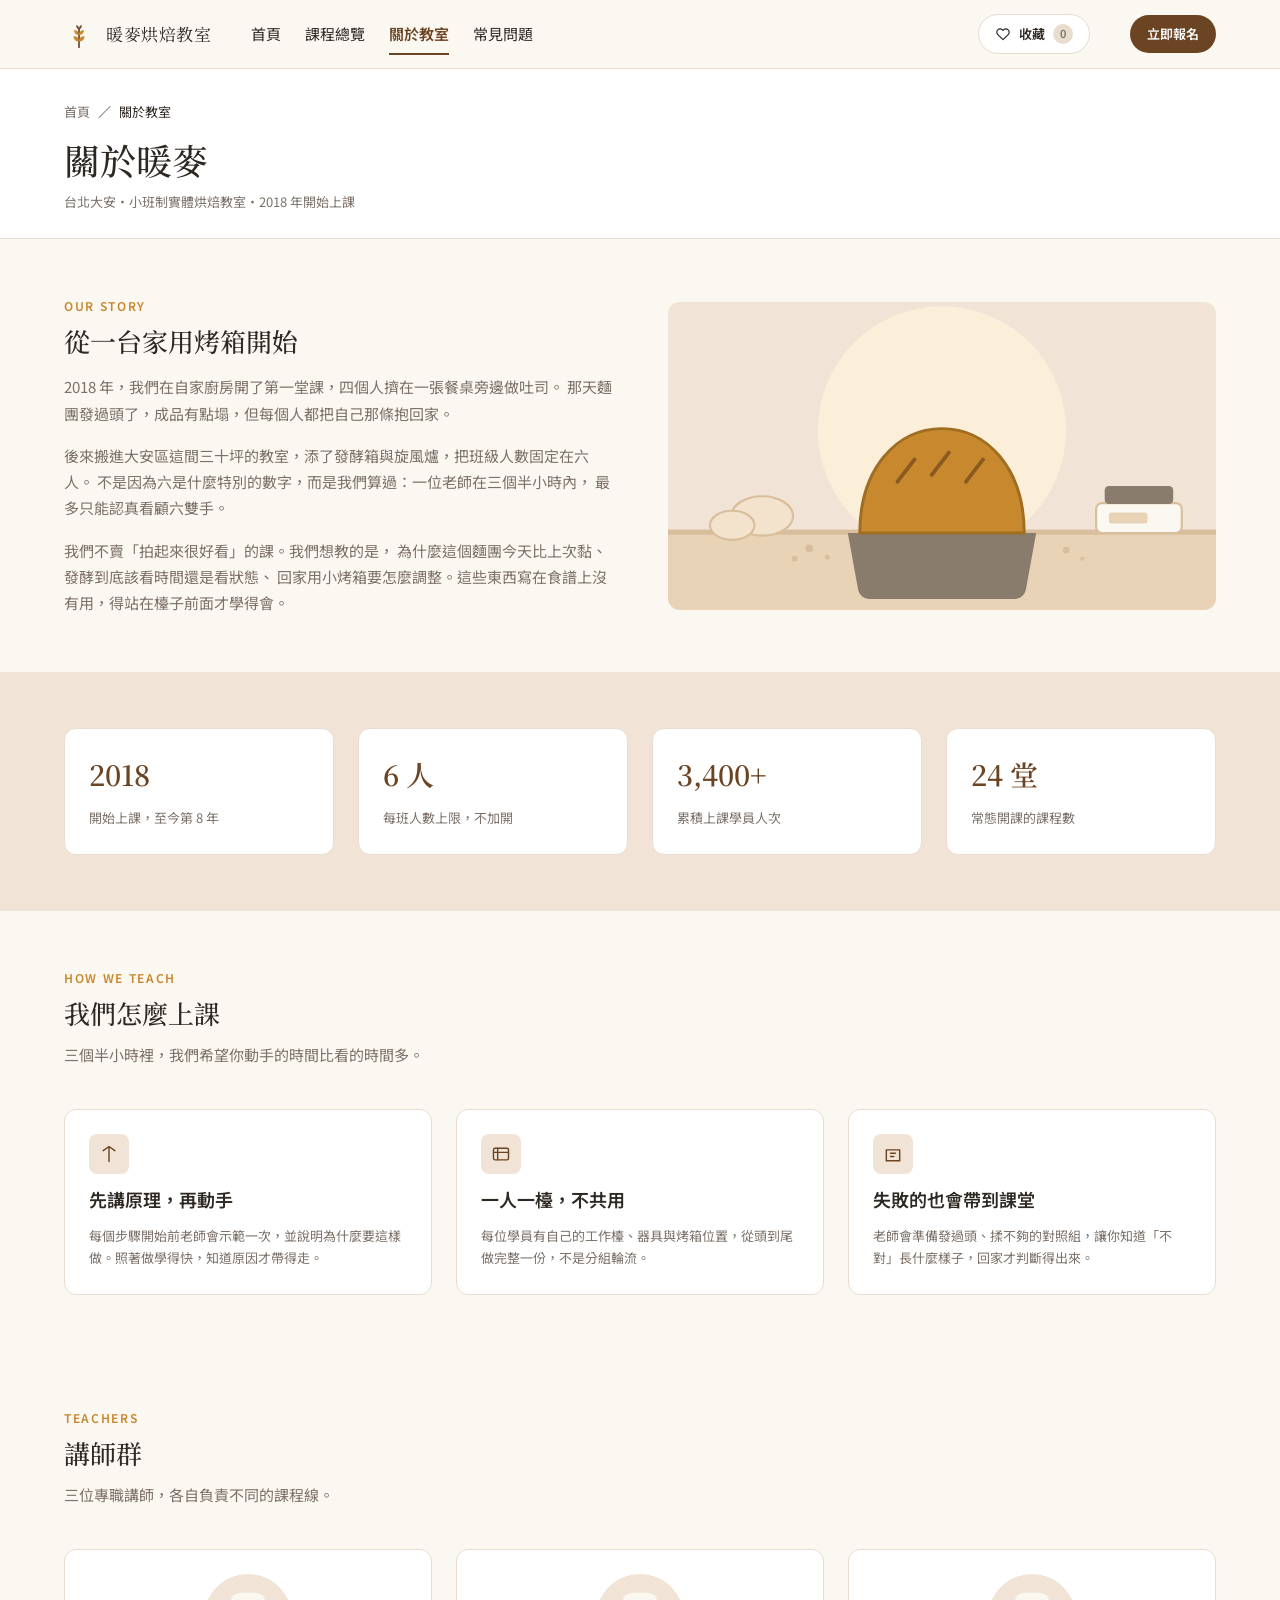
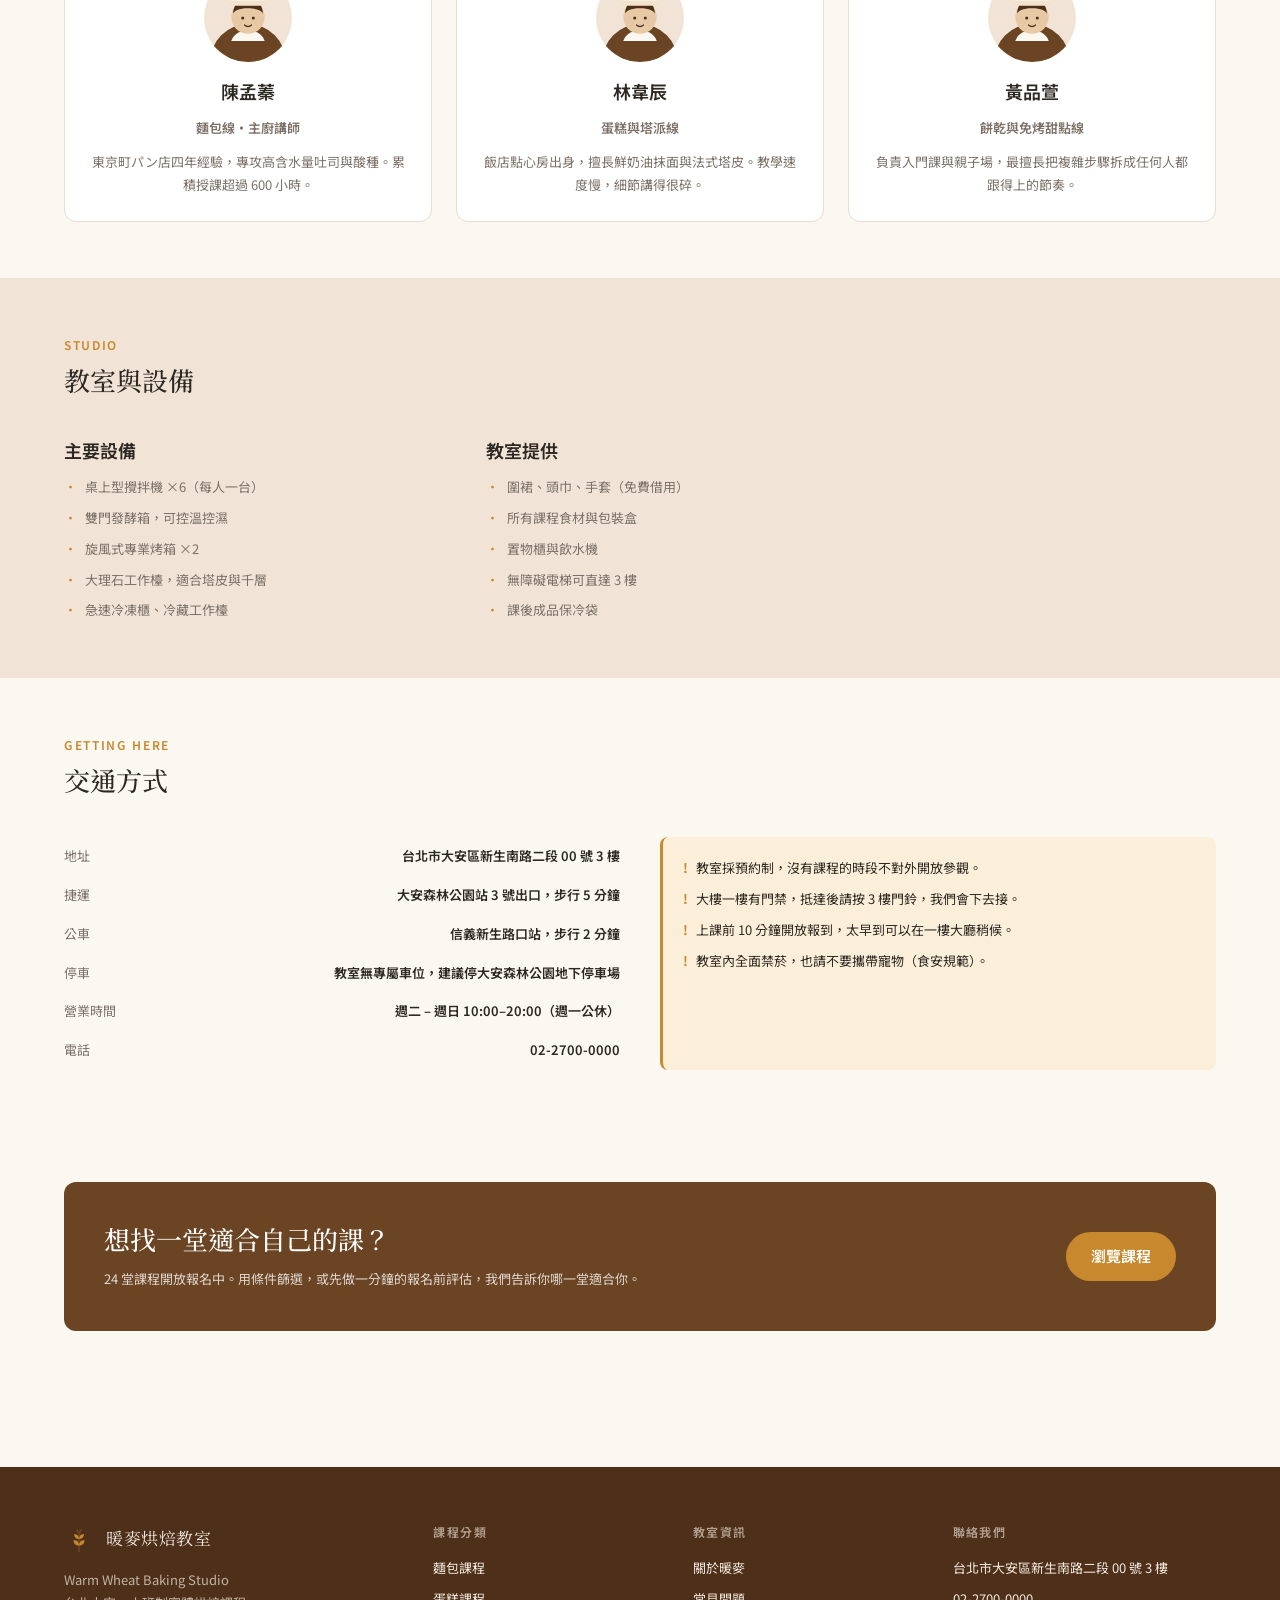
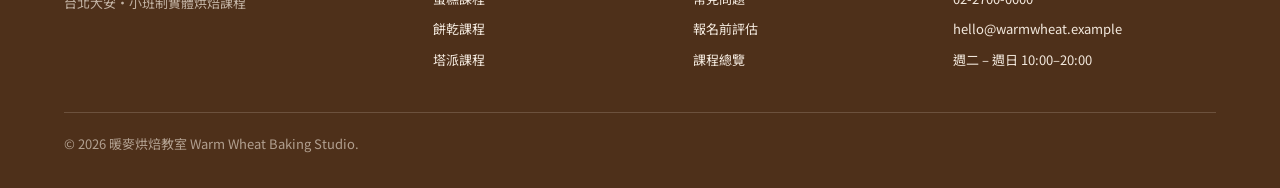
==== about.html @ 9501e0b7 "Initial commit: Warm Wheat Baking Studio course booking demo Multi-page front-end demo for a fiction" ====
<!DOCTYPE html>
<html lang="zh-Hant-TW">
<head>
<meta charset="UTF-8">
<meta name="viewport" content="width=device-width, initial-scale=1">
<title>關於教室｜暖麥烘焙教室</title>
<meta name="description" content="暖麥烘焙教室位在台北大安，小班制 6 人手作烘焙課程。認識我們的教學理念、講師群、教室設備與交通方式。">
<link rel="icon" href="assets/brand/logo.svg" type="image/svg+xml">
<link rel="preconnect" href="https://fonts.googleapis.com">
<link rel="preconnect" href="https://fonts.gstatic.com" crossorigin>
<link href="https://fonts.googleapis.com/css2?family=Noto+Sans+TC:wght@400;600&family=Noto+Serif+TC:wght@500&display=swap" rel="stylesheet">
<link rel="stylesheet" href="styles/tokens.css">
<link rel="stylesheet" href="styles/base.css">
<link rel="stylesheet" href="styles/layout.css">
<link rel="stylesheet" href="styles/components.css">
</head>
<body>
<a class="skip-link" href="#main">跳至主要內容</a>
<header class="header">
  <div class="container header__inner">
    <a class="logo" href="index.html">
      <img src="assets/brand/logo.svg" alt="" width="30" height="30">
      <span class="logo__name">暖麥烘焙教室</span>
    </a>
    <nav class="nav" aria-label="主選單">
      <a class="nav__link" href="index.html">首頁</a>
      <a class="nav__link" href="courses.html">課程總覽</a>
      <a class="nav__link" href="about.html" aria-current="page">關於教室</a>
      <a class="nav__link" href="faq.html">常見問題</a>
    </nav>
    <button class="saved-btn" type="button" id="savedBtn" aria-expanded="false" aria-controls="savedDrawer">
      <svg width="16" height="16" viewBox="0 0 24 24" fill="none" stroke="currentColor" stroke-width="1.8" stroke-linejoin="round" aria-hidden="true"><path d="M12 20.5 4.2 12.9a4.9 4.9 0 0 1 0-7 4.9 4.9 0 0 1 7 0l.8.8.8-.8a4.9 4.9 0 0 1 7 0 4.9 4.9 0 0 1 0 7z"/></svg>
      <span>收藏</span>
      <span class="saved-btn__count" id="savedCount" data-empty>0</span>
    </button>
    <a class="btn btn--primary btn--sm" href="courses.html">立即報名</a>
  </div>
</header>

<div class="page-head">
  <div class="container">
    <nav aria-label="麵包屑">
      <ol class="crumb">
        <li><a href="index.html">首頁</a></li>
        <li aria-current="page">關於教室</li>
      </ol>
    </nav>
    <h1 style="margin-top:var(--s-3)">關於暖麥</h1>
    <p class="page-head__meta">台北大安・小班制實體烘焙教室・2018 年開始上課</p>
  </div>
</div>

<main id="main">

<!-- ============================================================= Story -->
<section class="section section--tight">
  <div class="container grid grid--2" style="gap:var(--s-14); align-items:center">
    <div>
      <span class="eyebrow">Our story</span>
      <h2>從一台家用烤箱開始</h2>
      <p style="margin-top:var(--s-4)" class="muted">
        2018 年，我們在自家廚房開了第一堂課，四個人擠在一張餐桌旁邊做吐司。
        那天麵團發過頭了，成品有點塌，但每個人都把自己那條抱回家。
      </p>
      <p style="margin-top:var(--s-4)" class="muted">
        後來搬進大安區這間三十坪的教室，添了發酵箱與旋風爐，把班級人數固定在六人。
        不是因為六是什麼特別的數字，而是我們算過：一位老師在三個半小時內，
        最多只能認真看顧六雙手。
      </p>
      <p style="margin-top:var(--s-4)" class="muted">
        我們不賣「拍起來很好看」的課。我們想教的是，
        為什麼這個麵團今天比上次黏、發酵到底該看時間還是看狀態、
        回家用小烤箱要怎麼調整。這些東西寫在食譜上沒有用，得站在檯子前面才學得會。
      </p>
    </div>
    <div>
      <img src="assets/images/course-main.svg" alt="教室的工作檯與剛出爐的吐司" width="1280" height="720" style="border-radius:var(--r-card)">
    </div>
  </div>
</section>

<!-- ============================================================ Numbers -->
<section class="section section--tight section--soft">
  <div class="container">
    <div class="grid grid--4">
      <div class="feature">
        <h3 style="font-family:var(--font-serif); font-size:1.75rem; color:var(--c-crust)">2018</h3>
        <p>開始上課，至今第 8 年</p>
      </div>
      <div class="feature">
        <h3 style="font-family:var(--font-serif); font-size:1.75rem; color:var(--c-crust)">6 人</h3>
        <p>每班人數上限，不加開</p>
      </div>
      <div class="feature">
        <h3 style="font-family:var(--font-serif); font-size:1.75rem; color:var(--c-crust)">3,400+</h3>
        <p>累積上課學員人次</p>
      </div>
      <div class="feature">
        <h3 style="font-family:var(--font-serif); font-size:1.75rem; color:var(--c-crust)">24 堂</h3>
        <p>常態開課的課程數</p>
      </div>
    </div>
  </div>
</section>

<!-- ========================================================== Philosophy -->
<section class="section section--tight">
  <div class="container">
    <div class="section__head">
      <span class="eyebrow">How we teach</span>
      <h2>我們怎麼上課</h2>
      <p>三個半小時裡，我們希望你動手的時間比看的時間多。</p>
    </div>

    <div class="grid grid--3">
      <div class="feature">
        <span class="feature__icon" aria-hidden="true"><svg width="20" height="20" viewBox="0 0 24 24" fill="none" stroke="currentColor" stroke-width="1.7" stroke-linecap="round"><path d="M12 3v18M5 8l7-5 7 5"/></svg></span>
        <h3>先講原理，再動手</h3>
        <p>每個步驟開始前老師會示範一次，並說明為什麼要這樣做。照著做學得快，知道原因才帶得走。</p>
      </div>
      <div class="feature">
        <span class="feature__icon" aria-hidden="true"><svg width="20" height="20" viewBox="0 0 24 24" fill="none" stroke="currentColor" stroke-width="1.7" stroke-linecap="round"><rect x="3" y="5" width="18" height="14" rx="2"/><path d="M3 10h18M8 5v14"/></svg></span>
        <h3>一人一檯，不共用</h3>
        <p>每位學員有自己的工作檯、器具與烤箱位置，從頭到尾做完整一份，不是分組輪流。</p>
      </div>
      <div class="feature">
        <span class="feature__icon" aria-hidden="true"><svg width="20" height="20" viewBox="0 0 24 24" fill="none" stroke="currentColor" stroke-width="1.7" stroke-linecap="round"><path d="M4 7h16v13H4zM9 11h6M9 15h4"/></svg></span>
        <h3>失敗的也會帶到課堂</h3>
        <p>老師會準備發過頭、揉不夠的對照組，讓你知道「不對」長什麼樣子，回家才判斷得出來。</p>
      </div>
    </div>
  </div>
</section>

<!-- ============================================================= Team -->
<section class="section section--tight">
  <div class="container">
    <div class="section__head">
      <span class="eyebrow">Teachers</span>
      <h2>講師群</h2>
      <p>三位專職講師，各自負責不同的課程線。</p>
    </div>

    <div class="team">
      <div class="member">
        <img src="assets/images/instructor.svg" alt="講師 陳孟蓁" width="88" height="88">
        <h3>陳孟蓁</h3>
        <p class="member__role">麵包線・主廚講師</p>
        <p>東京町パン店四年經驗，專攻高含水量吐司與酸種。累積授課超過 600 小時。</p>
      </div>
      <div class="member">
        <img src="assets/images/instructor.svg" alt="講師 林韋辰" width="88" height="88">
        <h3>林韋辰</h3>
        <p class="member__role">蛋糕與塔派線</p>
        <p>飯店點心房出身，擅長鮮奶油抹面與法式塔皮。教學速度慢，細節講得很碎。</p>
      </div>
      <div class="member">
        <img src="assets/images/instructor.svg" alt="講師 黃品萱" width="88" height="88">
        <h3>黃品萱</h3>
        <p class="member__role">餅乾與免烤甜點線</p>
        <p>負責入門課與親子場，最擅長把複雜步驟拆成任何人都跟得上的節奏。</p>
      </div>
    </div>
  </div>
</section>

<!-- ========================================================== Equipment -->
<section class="section section--tight section--soft">
  <div class="container">
    <div class="section__head">
      <span class="eyebrow">Studio</span>
      <h2>教室與設備</h2>
    </div>
    <div class="kit" style="max-width:820px">
      <div>
        <h3>主要設備</h3>
        <ul>
          <li>桌上型攪拌機 ×6（每人一台）</li>
          <li>雙門發酵箱，可控溫控濕</li>
          <li>旋風式專業烤箱 ×2</li>
          <li>大理石工作檯，適合塔皮與千層</li>
          <li>急速冷凍櫃、冷藏工作檯</li>
        </ul>
      </div>
      <div>
        <h3>教室提供</h3>
        <ul>
          <li>圍裙、頭巾、手套（免費借用）</li>
          <li>所有課程食材與包裝盒</li>
          <li>置物櫃與飲水機</li>
          <li>無障礙電梯可直達 3 樓</li>
          <li>課後成品保冷袋</li>
        </ul>
      </div>
    </div>
  </div>
</section>

<!-- =========================================================== Location -->
<section class="section section--tight">
  <div class="container">
    <div class="section__head">
      <span class="eyebrow">Getting here</span>
      <h2>交通方式</h2>
    </div>
    <div class="grid grid--2" style="gap:var(--s-10)">
      <dl class="spec" style="margin:0; padding:0; border:0">
        <div><dt>地址</dt><dd>台北市大安區新生南路二段 00 號 3 樓</dd></div>
        <div><dt>捷運</dt><dd>大安森林公園站 3 號出口，步行 5 分鐘</dd></div>
        <div><dt>公車</dt><dd>信義新生路口站，步行 2 分鐘</dd></div>
        <div><dt>停車</dt><dd>教室無專屬車位，建議停大安森林公園地下停車場</dd></div>
        <div><dt>營業時間</dt><dd>週二 – 週日 10:00–20:00（週一公休）</dd></div>
        <div><dt>電話</dt><dd><a href="tel:+886227000000">02-2700-0000</a></dd></div>
      </dl>
      <div class="notice">
        <ul>
          <li>教室採預約制，沒有課程的時段不對外開放參觀。</li>
          <li>大樓一樓有門禁，抵達後請按 3 樓門鈴，我們會下去接。</li>
          <li>上課前 10 分鐘開放報到，太早到可以在一樓大廳稍候。</li>
          <li>教室內全面禁菸，也請不要攜帶寵物（食安規範）。</li>
        </ul>
      </div>
    </div>
  </div>
</section>

<!-- ============================================================== CTA -->
<section class="section section--tight">
  <div class="container">
    <div class="cta-band">
      <div>
        <h2>想找一堂適合自己的課？</h2>
        <p>24 堂課程開放報名中。用條件篩選，或先做一分鐘的報名前評估，我們告訴你哪一堂適合你。</p>
      </div>
      <a class="btn btn--honey" href="courses.html">瀏覽課程</a>
    </div>
  </div>
</section>

</main>
<footer class="footer">
  <div class="container">
    <div class="footer__grid">
      <div>
        <div class="logo">
          <img src="assets/brand/logo.svg" alt="" width="30" height="30">
          <span class="logo__name">暖麥烘焙教室</span>
        </div>
        <p class="footer__tag">Warm Wheat Baking Studio<br>台北大安・小班制實體烘焙課程</p>
      </div>
      <div>
        <h3>課程分類</h3>
        <ul>
          <li><a href="courses.html?cat=bread">麵包課程</a></li>
          <li><a href="courses.html?cat=cake">蛋糕課程</a></li>
          <li><a href="courses.html?cat=cookie">餅乾課程</a></li>
          <li><a href="courses.html?cat=tart">塔派課程</a></li>
        </ul>
      </div>
      <div>
        <h3>教室資訊</h3>
        <ul>
          <li><a href="about.html">關於暖麥</a></li>
          <li><a href="faq.html">常見問題</a></li>
          <li><a href="enroll.html#assess">報名前評估</a></li>
          <li><a href="courses.html">課程總覽</a></li>
        </ul>
      </div>
      <div>
        <h3>聯絡我們</h3>
        <ul>
          <li>台北市大安區新生南路二段 00 號 3 樓</li>
          <li><a href="tel:+886227000000">02-2700-0000</a></li>
          <li><a href="mailto:hello@warmwheat.example">hello@warmwheat.example</a></li>
          <li>週二 – 週日 10:00–20:00</li>
        </ul>
      </div>
    </div>
    <p class="footer__bottom">© 2026 暖麥烘焙教室 Warm Wheat Baking Studio.</p>
  </div>
</footer>
<div class="drawer" id="savedDrawer" role="dialog" aria-modal="true" aria-label="收藏的課程">
  <div class="drawer__scrim"></div>
  <div class="drawer__panel">
    <div class="drawer__head">
      <h2 style="font-size:var(--fs-h3); font-family:var(--font-sans)">收藏的課程</h2>
      <button class="drawer__close" type="button" aria-label="關閉">×</button>
    </div>
    <div class="drawer__body">
      <div id="savedList"></div>
      <p class="drawer__empty" id="savedEmpty">還沒有收藏任何課程。<br>在課程卡片右上角點愛心即可加入。</p>
    </div>
    <div class="drawer__foot">
      <a class="btn btn--primary btn--block" href="courses.html">瀏覽全部課程</a>
    </div>
  </div>
</div>
<script src="scripts/main.js"></script>
<script src="scripts/saved.js"></script>
</body>
</html>
---- styles/tokens.css ----
/* ==========================================================================
   tokens.css — design tokens extracted from Figma
   暖麥烘焙教室 Warm Wheat Baking Studio
   Change a value here and it propagates through every page.
   ========================================================================== */

:root {
  /* ---- Color ---- */
  --c-crust:       #6B4423;
  --c-crust-dark:  #4E301A;
  --c-crust-soft:  #F1E4D6;
  --c-honey:       #C8892E;
  --c-honey-soft:  #FBEFD9;
  --c-oat:         #FBF7F1;
  --c-surface:     #FFFFFF;
  --c-ink:         #2E2823;
  --c-ink-muted:   #7B7168;
  --c-line:        #E8DDCF;
  --c-ok:          #4B7A5A;
  --c-warn:        #B4553F;

  --c-focus:       #C8892E;

  /* ---- Typography ---- */
  --font-serif: "Noto Serif TC", "Songti TC", "PMingLiU", Georgia, serif;
  --font-sans:  "Noto Sans TC", "PingFang TC", "Microsoft JhengHei",
                -apple-system, BlinkMacSystemFont, "Segoe UI", sans-serif;

  --fs-display: 2.75rem;    /* 44 */
  --fs-h1:      2.25rem;    /* 36 */
  --fs-h2:      1.625rem;   /* 26 */
  --fs-h3:      1.125rem;   /* 18 */
  --fs-body:    0.9375rem;  /* 15 */
  --fs-small:   0.8125rem;  /* 13 */
  --fs-eyebrow: 0.75rem;    /* 12 */

  --lh-heading: 1.32;
  --lh-body:    1.75;
  --ls-eyebrow: 0.14em;

  /* ---- Spacing scale ---- */
  --s-1:  0.25rem;   /*  4 */
  --s-2:  0.5rem;    /*  8 */
  --s-3:  0.75rem;   /* 12 */
  --s-4:  1rem;      /* 16 */
  --s-5:  1.25rem;   /* 20 */
  --s-6:  1.5rem;    /* 24 */
  --s-8:  2rem;      /* 32 */
  --s-10: 2.5rem;    /* 40 */
  --s-14: 3.5rem;    /* 56 */
  --s-20: 5rem;      /* 80 */

  /* ---- Radius ---- */
  --r-card:  12px;
  --r-image: 8px;
  --r-input: 8px;
  --r-pill:  999px;

  /* ---- Shadow ---- */
  --sh-card:  0 1px 3px rgba(46, 40, 35, 0.06);
  --sh-raise: 0 8px 24px rgba(46, 40, 35, 0.10);

  /* ---- Layout ---- */
  --container:     1200px;
  --container-pad: var(--s-6);
  --header-h:      68px;
  --sidebar-w:     280px;
  --booking-w:     340px;

  /* ---- Motion ---- */
  --t-fast: 150ms ease;
  --t-base: 240ms ease;
}

/* Desktop is the design target (1440 frame) — this is a course-booking flow
   people use at a desk. Below 1024 the layout degrades to a single column so
   nothing breaks on a small laptop; it is a fallback, not a mobile design. */
@media (max-width: 1024px) {
  :root {
    --fs-display: 2.25rem;
    --fs-h1:      1.875rem;
    --fs-h2:      1.5rem;
  }
}
---- styles/base.css ----
/* ==========================================================================
   base.css — reset + element defaults + typography
   ========================================================================== */

*,
*::before,
*::after { box-sizing: border-box; }

html {
  -webkit-text-size-adjust: 100%;
  scroll-behavior: smooth;
  scroll-padding-top: calc(var(--header-h) + var(--s-4));
}

body {
  margin: 0;
  background: var(--c-oat);
  color: var(--c-ink);
  font-family: var(--font-sans);
  font-size: var(--fs-body);
  line-height: var(--lh-body);
  -webkit-font-smoothing: antialiased;
}

h1, h2, h3, h4, p, figure, blockquote, ul, ol, dl, dd { margin: 0; }
ul, ol { padding: 0; list-style: none; }

h1, h2 {
  font-family: var(--font-serif);
  font-weight: 500;
  line-height: var(--lh-heading);
}
h1 { font-size: var(--fs-h1); }
h2 { font-size: var(--fs-h2); }
h3 { font-size: var(--fs-h3); font-weight: 600; line-height: 1.5; }

a { color: inherit; text-decoration: none; transition: color var(--t-fast); }

img, svg { display: block; max-width: 100%; height: auto; }

button, input, select, textarea { font: inherit; color: inherit; }
button { cursor: pointer; border: 0; background: none; }

/* Fieldsets group the assessment questions semantically; the UA's default
   border and legend notch are not part of the design. */
fieldset { margin: 0; padding: 0; border: 0; min-width: 0; }
legend { padding: 0; }

table { border-collapse: collapse; width: 100%; }

:focus-visible {
  outline: 2px solid var(--c-focus);
  outline-offset: 3px;
  border-radius: 4px;
}

::selection { background: var(--c-honey-soft); color: var(--c-ink); }

.sr-only {
  position: absolute;
  width: 1px; height: 1px;
  padding: 0; margin: -1px;
  overflow: hidden;
  clip: rect(0 0 0 0);
  white-space: nowrap;
  border: 0;
}

.skip-link {
  position: absolute;
  top: var(--s-2); left: var(--s-2);
  z-index: 100;
  padding: var(--s-2) var(--s-4);
  background: var(--c-crust);
  color: #fff;
  border-radius: var(--r-pill);
  transform: translateY(-200%);
  transition: transform var(--t-fast);
}
.skip-link:focus { transform: translateY(0); }

@media (prefers-reduced-motion: reduce) {
  html { scroll-behavior: auto; }
  *, *::before, *::after {
    animation-duration: 0.01ms !important;
    transition-duration: 0.01ms !important;
  }
}
---- styles/layout.css ----
/* ==========================================================================
   layout.css — containers, page shells, grids
   ========================================================================== */

.container {
  width: 100%;
  max-width: var(--container);
  margin-inline: auto;
  padding-inline: var(--container-pad);
}

.section { padding-block: var(--s-20); }
.section--tight { padding-block: var(--s-14); }
.section--soft { background: var(--c-crust-soft); }
.section--surface { background: var(--c-surface); }

.section__head { margin-bottom: var(--s-10); }
.section__head--row {
  display: flex;
  align-items: flex-end;
  justify-content: space-between;
  gap: var(--s-6);
}
.section__head p {
  margin-top: var(--s-3);
  color: var(--c-ink-muted);
}

/* ---- Page header band (inner pages) ---- */
.page-head {
  padding-block: var(--s-8) var(--s-6);
  background: var(--c-surface);
  border-bottom: 1px solid var(--c-line);
}
.page-head__meta {
  margin-top: var(--s-2);
  color: var(--c-ink-muted);
  font-size: var(--fs-small);
}

/* ---- Two-pane shells ---- */
/* courses.html : filter sidebar + results */
.shell-filter {
  display: grid;
  grid-template-columns: var(--sidebar-w) minmax(0, 1fr);
  gap: var(--s-10);
  align-items: start;
  padding-block: var(--s-10) var(--s-20);
}

/* course.html : article + sticky booking card */
.shell-detail {
  display: grid;
  grid-template-columns: minmax(0, 1fr) var(--booking-w);
  gap: var(--s-14);
  align-items: start;
  padding-block: var(--s-10) var(--s-20);
}

.sticky-col {
  position: sticky;
  top: calc(var(--header-h) + var(--s-6));
}

/* ---- Grids ---- */
.grid { display: grid; gap: var(--s-6); }
.grid--2 { grid-template-columns: repeat(2, minmax(0, 1fr)); }
.grid--3 { grid-template-columns: repeat(3, minmax(0, 1fr)); }
.grid--4 { grid-template-columns: repeat(4, minmax(0, 1fr)); }
.grid--6 { grid-template-columns: repeat(6, minmax(0, 1fr)); }

/* Course results sit in their own grid so the sidebar width can change
   without touching the card rules. */
.grid--results { grid-template-columns: repeat(3, minmax(0, 1fr)); gap: var(--s-6); }

.stack   { display: grid; gap: var(--s-4); }
.stack-6 { display: grid; gap: var(--s-6); }
.stack-8 { display: grid; gap: var(--s-8); }

/* ==========================================================================
   Below 1024: graceful degradation only (see tokens.css note) — the case
   scope is desktop （桌機）. Full RWD is not quoted.
   ========================================================================== */

@media (max-width: 1200px) {
  .grid--results { grid-template-columns: repeat(2, minmax(0, 1fr)); }
  .grid--6 { grid-template-columns: repeat(3, minmax(0, 1fr)); }
}

@media (max-width: 1024px) {
  .section { padding-block: var(--s-14); }

  .shell-filter,
  .shell-detail {
    grid-template-columns: minmax(0, 1fr);
    gap: var(--s-8);
  }
  .sticky-col { position: static; }

  .grid--3, .grid--4 { grid-template-columns: repeat(2, minmax(0, 1fr)); }
}

@media (max-width: 720px) {
  .grid--2, .grid--3, .grid--4,
  .grid--results { grid-template-columns: minmax(0, 1fr); }
  .grid--6 { grid-template-columns: repeat(2, minmax(0, 1fr)); }
  .section__head--row { flex-direction: column; align-items: flex-start; }
}
---- styles/components.css ----
/* ==========================================================================
   components.css — buttons, header, cards, filters, forms, footer
   ========================================================================== */

/* --------------------------------------------------------------- Text bits */
.eyebrow {
  display: block;
  margin-bottom: var(--s-2);
  color: var(--c-honey);
  font-size: var(--fs-eyebrow);
  font-weight: 600;
  letter-spacing: var(--ls-eyebrow);
  text-transform: uppercase;
}
.muted { color: var(--c-ink-muted); }
.small { font-size: var(--fs-small); }

.link-arrow {
  display: inline-flex;
  align-items: center;
  gap: var(--s-2);
  color: var(--c-crust);
  font-weight: 600;
  white-space: nowrap;
}
.link-arrow::after { content: "→"; transition: transform var(--t-fast); }
.link-arrow:hover { color: var(--c-honey); }
.link-arrow:hover::after { transform: translateX(3px); }

/* ---- Breadcrumb ---- */
.crumb {
  display: flex;
  flex-wrap: wrap;
  gap: var(--s-2);
  color: var(--c-ink-muted);
  font-size: var(--fs-small);
}
.crumb li + li::before { content: "／"; margin-right: var(--s-2); }
.crumb a:hover { color: var(--c-crust); }
.crumb [aria-current] { color: var(--c-ink); }

/* ---------------------------------------------------------------- Buttons */
.btn {
  display: inline-flex;
  align-items: center;
  justify-content: center;
  gap: var(--s-2);
  padding: var(--s-3) var(--s-6);
  border: 1px solid transparent;
  border-radius: var(--r-pill);
  font-size: var(--fs-body);
  font-weight: 600;
  line-height: 1.5;
  transition: background var(--t-fast), color var(--t-fast),
              border-color var(--t-fast);
}
.btn--primary { background: var(--c-crust); color: #fff; }
.btn--primary:hover { background: var(--c-crust-dark); }
.btn--honey { background: var(--c-honey); color: #fff; }
.btn--honey:hover { background: #B07623; }
.btn--ghost { border-color: var(--c-line); color: var(--c-ink); background: var(--c-surface); }
.btn--ghost:hover { border-color: var(--c-crust); color: var(--c-crust); }
.btn--block { width: 100%; }
.btn--sm { padding: var(--s-2) var(--s-4); font-size: var(--fs-small); }
.btn:disabled { opacity: .45; cursor: not-allowed; }

/* ----------------------------------------------------------------- Header */
.header {
  position: sticky;
  top: 0;
  z-index: 50;
  background: var(--c-oat);
  border-bottom: 1px solid var(--c-line);
}
.header__inner {
  display: flex;
  align-items: center;
  gap: var(--s-10);
  height: var(--header-h);
}
.logo { display: flex; align-items: center; gap: var(--s-3); }
.logo img { width: 30px; height: 30px; }
.logo__name {
  font-family: var(--font-serif);
  font-size: 1.0625rem;
  letter-spacing: 0.03em;
}
.nav { display: flex; gap: var(--s-6); margin-right: auto; }
.nav__link { padding-block: var(--s-2); position: relative; }
.nav__link::after {
  content: "";
  position: absolute;
  left: 0; bottom: 0;
  width: 100%; height: 2px;
  background: var(--c-crust);
  transform: scaleX(0);
  transform-origin: left;
  transition: transform var(--t-fast);
}
.nav__link:hover { color: var(--c-crust); }
.nav__link:hover::after,
.nav__link[aria-current="page"]::after { transform: scaleX(1); }
.nav__link[aria-current="page"] { color: var(--c-crust); font-weight: 600; }

/* ------------------------------------------------------------------- Hero */
.hero {
  padding-block: var(--s-14);
  background: var(--c-crust-soft);
}
.hero__grid {
  display: grid;
  grid-template-columns: minmax(0, 1.05fr) minmax(0, 1fr);
  gap: var(--s-14);
  align-items: center;
}
.hero__title { font-size: var(--fs-display); max-width: 13em; }
.hero__lede { margin-top: var(--s-4); max-width: 26em; color: #5C5149; }
.hero__media img { width: 100%; border-radius: var(--r-card); }

/* ---- Hero search bar （課程查詢入口） ---- */
.searchbar {
  display: grid;
  grid-template-columns: minmax(0, 1.6fr) minmax(0, 1fr) minmax(0, 1fr) auto;
  gap: var(--s-2);
  margin-top: var(--s-8);
  padding: var(--s-2);
  background: var(--c-surface);
  border: 1px solid var(--c-line);
  border-radius: var(--r-pill);
  box-shadow: var(--sh-card);
}
.searchbar input,
.searchbar select {
  padding: var(--s-3) var(--s-4);
  border: 0;
  border-radius: var(--r-pill);
  background: transparent;
}
.searchbar input:focus,
.searchbar select:focus { outline: none; background: var(--c-oat); }
.searchbar__hint {
  margin-top: var(--s-3);
  color: var(--c-ink-muted);
  font-size: var(--fs-small);
}

/* -------------------------------------------------------- Category tiles */
.cat {
  display: grid;
  place-items: center;
  gap: var(--s-2);
  padding: var(--s-5) var(--s-3);
  background: var(--c-surface);
  border: 1px solid var(--c-line);
  border-radius: var(--r-card);
  text-align: center;
  transition: border-color var(--t-fast), transform var(--t-fast);
}
.cat:hover {
  border-color: var(--c-crust);
  transform: translateY(-2px);
}
.cat__icon {
  display: grid;
  place-items: center;
  width: 44px; height: 44px;
  background: var(--c-honey-soft);
  border-radius: 50%;
  color: var(--c-crust);
}
.cat__name { font-weight: 600; }
.cat__count { color: var(--c-ink-muted); font-size: var(--fs-small); }

/* ------------------------------------------------------------ Course card */
.course-card {
  display: flex;
  flex-direction: column;
  background: var(--c-surface);
  border: 1px solid var(--c-line);
  border-radius: var(--r-card);
  overflow: hidden;
  transition: box-shadow var(--t-base), transform var(--t-base);
}
.course-card:hover {
  transform: translateY(-3px);
  box-shadow: var(--sh-raise);
}
.course-card__media {
  position: relative;
  aspect-ratio: 4 / 3;
  background: var(--c-crust-soft);
}
.course-card__media img { width: 100%; height: 100%; object-fit: cover; }
.course-card__body {
  display: flex;
  flex-direction: column;
  flex: 1;
  padding: var(--s-5);
}
.course-card__tags {
  display: flex;
  flex-wrap: wrap;
  gap: var(--s-2);
  margin-bottom: var(--s-3);
}
.course-card__title { line-height: 1.45; }
.course-card__title a:hover { color: var(--c-crust); }
.course-card__meta {
  display: grid;
  gap: var(--s-1);
  margin-top: var(--s-3);
  color: var(--c-ink-muted);
  font-size: var(--fs-small);
}
.course-card__meta span { display: flex; gap: var(--s-2); }
.course-card__foot {
  display: flex;
  align-items: center;
  justify-content: space-between;
  gap: var(--s-3);
  margin-top: auto;
  padding-top: var(--s-5);
}
.price {
  color: var(--c-crust);
  font-size: 1.125rem;
  font-weight: 600;
}
.price small { color: var(--c-ink-muted); font-size: var(--fs-small); font-weight: 400; }
.price del { color: var(--c-ink-muted); font-size: var(--fs-small); font-weight: 400; }

/* ------------------------------------------------------------------ Tags */
.tag {
  display: inline-flex;
  align-items: center;
  padding: 2px var(--s-3);
  border-radius: var(--r-pill);
  font-size: var(--fs-eyebrow);
  font-weight: 600;
  background: var(--c-crust-soft);
  color: var(--c-crust);
}
.tag--level { background: var(--c-honey-soft); color: #97671F; }
.tag--ok    { background: #E7F0E9; color: var(--c-ok); }
.tag--warn  { background: #F7E5E0; color: var(--c-warn); }
.tag--plain { background: var(--c-oat); color: var(--c-ink-muted); }

.seat { font-size: var(--fs-small); font-weight: 600; }
.seat--ok   { color: var(--c-ok); }
.seat--low  { color: var(--c-honey); }
.seat--full { color: var(--c-warn); }

/* --------------------------------------------------------- Filter sidebar */
.filters {
  padding: var(--s-6);
  background: var(--c-surface);
  border: 1px solid var(--c-line);
  border-radius: var(--r-card);
}
.filters__head {
  display: flex;
  align-items: baseline;
  justify-content: space-between;
  gap: var(--s-3);
  margin-bottom: var(--s-5);
}
.filters__head h2 { font-size: var(--fs-h3); font-family: var(--font-sans); font-weight: 600; }
.filters__reset {
  color: var(--c-ink-muted);
  font-size: var(--fs-small);
  text-decoration: underline;
}
.filters__reset:hover { color: var(--c-crust); }

.fgroup { padding-block: var(--s-5); border-top: 1px solid var(--c-line); }
.fgroup:first-of-type { border-top: 0; padding-top: 0; }
.fgroup > h3 {
  margin-bottom: var(--s-3);
  font-size: var(--fs-small);
  letter-spacing: 0.06em;
  color: var(--c-ink-muted);
}
.fgroup ul { display: grid; gap: var(--s-2); }

.check {
  display: flex;
  align-items: center;
  gap: var(--s-3);
  cursor: pointer;
}
.check input { accent-color: var(--c-crust); width: 16px; height: 16px; flex: none; }
.check span { flex: 1; }
.check .count { color: var(--c-ink-muted); font-size: var(--fs-small); }
.check:hover span { color: var(--c-crust); }

.search-field {
  display: flex;
  align-items: center;
  gap: var(--s-2);
  padding: var(--s-2) var(--s-3);
  background: var(--c-oat);
  border: 1px solid var(--c-line);
  border-radius: var(--r-input);
}
.search-field input { flex: 1; border: 0; background: transparent; }
.search-field input:focus { outline: none; }
.search-field svg { flex: none; color: var(--c-ink-muted); }

/* ------------------------------------------------------- Results toolbar */
.toolbar {
  display: flex;
  align-items: center;
  justify-content: space-between;
  gap: var(--s-4);
  padding-bottom: var(--s-5);
  border-bottom: 1px solid var(--c-line);
}
.toolbar__count strong { font-size: 1.125rem; }
.toolbar select {
  padding: var(--s-2) var(--s-3);
  background: var(--c-surface);
  border: 1px solid var(--c-line);
  border-radius: var(--r-input);
}

.active-chips {
  display: flex;
  flex-wrap: wrap;
  gap: var(--s-2);
  margin-top: var(--s-5);
}
.active-chips:empty { display: none; }
.achip {
  display: inline-flex;
  align-items: center;
  gap: var(--s-2);
  padding: var(--s-1) var(--s-3);
  background: var(--c-crust-soft);
  border-radius: var(--r-pill);
  font-size: var(--fs-small);
}
.achip button {
  color: var(--c-crust);
  font-size: 1rem;
  line-height: 1;
  padding: 0 2px;
}
.achip button:hover { color: var(--c-warn); }

.results { margin-top: var(--s-6); }
.no-results {
  padding: var(--s-20) var(--s-6);
  text-align: center;
  color: var(--c-ink-muted);
  background: var(--c-surface);
  border: 1px dashed var(--c-line);
  border-radius: var(--r-card);
}
.no-results h3 { margin-bottom: var(--s-2); color: var(--c-ink); }

.pager {
  display: flex;
  justify-content: center;
  gap: var(--s-2);
  margin-top: var(--s-10);
}
.pager a, .pager span {
  display: grid;
  place-items: center;
  min-width: 36px; height: 36px;
  padding-inline: var(--s-2);
  border: 1px solid var(--c-line);
  border-radius: var(--r-input);
  background: var(--c-surface);
  font-size: var(--fs-small);
}
.pager [aria-current] { background: var(--c-crust); color: #fff; border-color: var(--c-crust); }
.pager a:hover { border-color: var(--c-crust); color: var(--c-crust); }

/* ---------------------------------------------------- Course detail page */
.detail-hero img {
  width: 100%;
  aspect-ratio: 16 / 9;
  object-fit: cover;
  border-radius: var(--r-card);
}
.detail-title { margin-top: var(--s-6); }
.detail-tags { display: flex; flex-wrap: wrap; gap: var(--s-2); margin-top: var(--s-4); }

.block {
  padding-top: var(--s-10);
  margin-top: var(--s-10);
  border-top: 1px solid var(--c-line);
}
.block:first-of-type { border-top: 0; margin-top: var(--s-8); padding-top: 0; }
.block > h2 { margin-bottom: var(--s-5); font-size: var(--fs-h2); }
.block p + p { margin-top: var(--s-4); }

/* outcome cards — 你會做出什麼 */
.outcome {
  padding: var(--s-5);
  background: var(--c-surface);
  border: 1px solid var(--c-line);
  border-radius: var(--r-card);
}
.outcome__n {
  display: grid;
  place-items: center;
  width: 32px; height: 32px;
  margin-bottom: var(--s-3);
  background: var(--c-honey-soft);
  border-radius: 50%;
  color: var(--c-crust);
  font-weight: 600;
  font-size: var(--fs-small);
}
.outcome p { margin-top: var(--s-2); color: var(--c-ink-muted); font-size: var(--fs-small); }

/* syllabus */
.syllabus { border: 1px solid var(--c-line); border-radius: var(--r-card); overflow: hidden; }
.syllabus li {
  display: grid;
  grid-template-columns: 64px minmax(0, 1fr) 72px;
  gap: var(--s-4);
  align-items: baseline;
  padding: var(--s-4) var(--s-5);
  background: var(--c-surface);
  border-top: 1px solid var(--c-line);
}
.syllabus li:first-child { border-top: 0; }
.syllabus__n { color: var(--c-honey); font-weight: 600; font-size: var(--fs-small); }
.syllabus__t { font-weight: 600; }
.syllabus__t span { display: block; margin-top: 2px; font-weight: 400; color: var(--c-ink-muted); font-size: var(--fs-small); }
.syllabus__d { color: var(--c-ink-muted); font-size: var(--fs-small); text-align: right; }

/* kit list — 器具材料 */
.kit { display: grid; grid-template-columns: repeat(2, minmax(0, 1fr)); gap: var(--s-6); }
.kit h3 { margin-bottom: var(--s-3); }
.kit ul { display: grid; gap: var(--s-2); font-size: var(--fs-small); }
.kit li { display: flex; gap: var(--s-2); color: var(--c-ink-muted); }
.kit li::before { content: "・"; color: var(--c-honey); }

/* instructor */
.instructor {
  display: grid;
  grid-template-columns: 104px minmax(0, 1fr);
  gap: var(--s-6);
  align-items: start;
  padding: var(--s-6);
  background: var(--c-surface);
  border: 1px solid var(--c-line);
  border-radius: var(--r-card);
}
.instructor img { width: 104px; height: 104px; border-radius: 50%; object-fit: cover; }
.instructor__role { color: var(--c-honey); font-size: var(--fs-small); font-weight: 600; }
.instructor p { margin-top: var(--s-3); color: var(--c-ink-muted); font-size: var(--fs-small); }

/* notice box */
.notice {
  padding: var(--s-5);
  background: var(--c-honey-soft);
  border-left: 3px solid var(--c-honey);
  border-radius: var(--r-image);
}
.notice ul { display: grid; gap: var(--s-2); font-size: var(--fs-small); }
.notice li { display: flex; gap: var(--s-2); }
.notice li::before { content: "!"; color: var(--c-honey); font-weight: 700; }
.notice strong { color: var(--c-warn); }

/* FAQ accordion */
.faq { border-top: 1px solid var(--c-line); }
.faq__item { border-bottom: 1px solid var(--c-line); }
.faq__q {
  display: flex;
  align-items: center;
  justify-content: space-between;
  gap: var(--s-4);
  width: 100%;
  padding: var(--s-4) 0;
  text-align: left;
  font-weight: 600;
}
.faq__q:hover { color: var(--c-crust); }
.faq__q::after {
  content: "+";
  flex: none;
  color: var(--c-honey);
  font-size: 1.25rem;
  transition: transform var(--t-fast);
}
.faq__q[aria-expanded="true"]::after { transform: rotate(45deg); }
.faq__a {
  padding-bottom: var(--s-4);
  color: var(--c-ink-muted);
  font-size: var(--fs-small);
}
.faq__a[hidden] { display: none; }

/* ------------------------------------------------------- Booking card */
.booking {
  padding: var(--s-6);
  background: var(--c-surface);
  border: 1px solid var(--c-line);
  border-radius: var(--r-card);
  box-shadow: var(--sh-card);
}
.booking__price { display: flex; align-items: baseline; gap: var(--s-3); }
.booking__price .price { font-size: 1.75rem; }
.booking__label {
  margin: var(--s-6) 0 var(--s-3);
  font-size: var(--fs-small);
  color: var(--c-ink-muted);
  letter-spacing: 0.06em;
}
.booking .btn { margin-top: var(--s-5); }
.booking__note { margin-top: var(--s-3); text-align: center; color: var(--c-ink-muted); font-size: var(--fs-small); }

.spec { margin-top: var(--s-6); padding-top: var(--s-5); border-top: 1px solid var(--c-line); }
.spec div {
  display: flex;
  justify-content: space-between;
  gap: var(--s-4);
  padding-block: var(--s-2);
  font-size: var(--fs-small);
}
.spec dt { color: var(--c-ink-muted); }
.spec dd { font-weight: 600; text-align: right; }

/* ---- Session radio cards （梯次） ---- */
.session { display: grid; gap: var(--s-2); }
.session__item { position: relative; display: block; }
.session__item input {
  position: absolute;
  opacity: 0;
  width: 0; height: 0;
}
.session__box {
  display: flex;
  align-items: center;
  justify-content: space-between;
  gap: var(--s-3);
  padding: var(--s-3) var(--s-4);
  border: 1px solid var(--c-line);
  border-radius: var(--r-input);
  cursor: pointer;
  transition: border-color var(--t-fast), background var(--t-fast);
}
.session__item:hover .session__box { border-color: var(--c-crust); }
.session__item input:checked + .session__box {
  border-color: var(--c-crust);
  background: var(--c-crust-soft);
}
.session__item input:focus-visible + .session__box {
  outline: 2px solid var(--c-focus);
  outline-offset: 2px;
}
.session__item input:disabled + .session__box {
  opacity: .5;
  cursor: not-allowed;
  background: var(--c-oat);
}
.session__date { font-weight: 600; font-size: var(--fs-small); }
.session__date span { display: block; font-weight: 400; color: var(--c-ink-muted); }

/* --------------------------------------------------------- Enroll stepper */
.stepper {
  display: grid;
  grid-template-columns: repeat(4, minmax(0, 1fr));
  gap: var(--s-2);
  margin-bottom: var(--s-10);
}
.stepper__item {
  padding-top: var(--s-3);
  border-top: 3px solid var(--c-line);
  color: var(--c-ink-muted);
  font-size: var(--fs-small);
}
.stepper__item b { display: block; font-size: var(--fs-eyebrow); letter-spacing: .08em; }
.stepper__item[data-state="done"] { border-top-color: var(--c-ok); color: var(--c-ok); }
.stepper__item[data-state="current"] {
  border-top-color: var(--c-crust);
  color: var(--c-ink);
  font-weight: 600;
}

.step-panel { display: none; }
.step-panel[data-active] { display: block; }

.panel {
  padding: var(--s-10);
  background: var(--c-surface);
  border: 1px solid var(--c-line);
  border-radius: var(--r-card);
}
.panel__actions {
  display: flex;
  justify-content: space-between;
  gap: var(--s-4);
  margin-top: var(--s-10);
  padding-top: var(--s-6);
  border-top: 1px solid var(--c-line);
}

/* ---- Assessment questions ---- */
/* Question groups use role="group" + aria-labelledby rather than
   fieldset/legend: a <legend> is painted over the fieldset's top border in
   every engine, which would draw the separator through the question title.
   The ARIA pairing exposes the same grouping to assistive tech. */
.q {
  display: grid;
  gap: var(--s-4);
  padding-block: var(--s-6);
  border-top: 1px solid var(--c-line);
}
.q:first-of-type { border-top: 0; padding-top: 0; }
.q__title { display: flex; gap: var(--s-3); font-weight: 600; }
.q__title i {
  flex: none;
  display: grid;
  place-items: center;
  width: 24px; height: 24px;
  background: var(--c-crust);
  border-radius: 50%;
  color: #fff;
  font-style: normal;
  font-size: var(--fs-eyebrow);
}
.opts { display: flex; flex-wrap: wrap; gap: var(--s-3); }
.opt { position: relative; }
.opt input { position: absolute; opacity: 0; width: 0; height: 0; }
.opt span {
  display: block;
  padding: var(--s-2) var(--s-5);
  border: 1px solid var(--c-line);
  border-radius: var(--r-pill);
  cursor: pointer;
  font-size: var(--fs-small);
  transition: border-color var(--t-fast), background var(--t-fast);
}
.opt:hover span { border-color: var(--c-crust); }
.opt input:checked + span {
  background: var(--c-crust);
  border-color: var(--c-crust);
  color: #fff;
}
.opt input:focus-visible + span { outline: 2px solid var(--c-focus); outline-offset: 2px; }

/* ---- Assessment result ---- */
.verdict {
  display: grid;
  gap: var(--s-3);
  padding: var(--s-6);
  margin-top: var(--s-8);
  border-radius: var(--r-card);
  border-left: 4px solid;
}
.verdict[hidden] { display: none; }
.verdict h3 { display: flex; align-items: center; gap: var(--s-2); }
.verdict p { font-size: var(--fs-small); }
.verdict ul { display: grid; gap: var(--s-2); font-size: var(--fs-small); }
.verdict li { display: flex; gap: var(--s-2); }
.verdict li::before { content: "・"; }
.verdict[data-level="fit"]  { background: #ECF3EE; border-color: var(--c-ok); }
.verdict[data-level="fit"] h3  { color: var(--c-ok); }
.verdict[data-level="warn"] { background: var(--c-honey-soft); border-color: var(--c-honey); }
.verdict[data-level="warn"] h3 { color: #97671F; }
.verdict[data-level="stop"] { background: #F9E9E5; border-color: var(--c-warn); }
.verdict[data-level="stop"] h3 { color: var(--c-warn); }

/* ------------------------------------------------------------------- Form */
.form { display: grid; gap: var(--s-5); }
.field { display: grid; gap: var(--s-2); }
.field label { font-weight: 600; font-size: var(--fs-small); }
.field .req { color: var(--c-warn); }
.field input,
.field select,
.field textarea {
  padding: var(--s-3) var(--s-4);
  background: var(--c-surface);
  border: 1px solid var(--c-line);
  border-radius: var(--r-input);
  transition: border-color var(--t-fast);
}
.field input:hover, .field select:hover, .field textarea:hover { border-color: var(--c-ink-muted); }
.field input:focus, .field select:focus, .field textarea:focus {
  border-color: var(--c-crust);
  outline: none;
  box-shadow: 0 0 0 3px rgba(107, 68, 35, .12);
}
.field textarea { resize: vertical; min-height: 96px; }
.field__error { min-height: 1.2em; color: var(--c-warn); font-size: var(--fs-small); }
.field.is-invalid input,
.field.is-invalid select { border-color: var(--c-warn); }
.field-row { display: grid; grid-template-columns: repeat(2, minmax(0, 1fr)); gap: var(--s-5); }

/* ---- Confirmation summary ---- */
.summary { border: 1px solid var(--c-line); border-radius: var(--r-card); overflow: hidden; }
.summary tr { border-top: 1px solid var(--c-line); }
.summary tr:first-child { border-top: 0; }
.summary th, .summary td { padding: var(--s-3) var(--s-5); text-align: left; font-size: var(--fs-small); }
.summary th { width: 168px; color: var(--c-ink-muted); font-weight: 400; background: var(--c-oat); }
.summary td { font-weight: 600; }

.done-note {
  padding: var(--s-6);
  margin-top: var(--s-6);
  background: #ECF3EE;
  border-radius: var(--r-card);
  color: var(--c-ok);
  text-align: center;
  font-weight: 600;
}
.done-note[hidden] { display: none; }

/* ------------------------------------------------------------ Feature row */
.feature {
  display: grid;
  gap: var(--s-3);
  padding: var(--s-6);
  background: var(--c-surface);
  border: 1px solid var(--c-line);
  border-radius: var(--r-card);
}
.feature__icon {
  display: grid;
  place-items: center;
  width: 40px; height: 40px;
  background: var(--c-crust-soft);
  border-radius: var(--r-image);
  color: var(--c-crust);
}
.feature p { color: var(--c-ink-muted); font-size: var(--fs-small); }

/* ---- CTA band ---- */
.cta-band {
  display: flex;
  align-items: center;
  justify-content: space-between;
  gap: var(--s-10);
  padding: var(--s-10);
  background: var(--c-crust);
  border-radius: var(--r-card);
  color: #fff;
}
.cta-band h2 { color: #fff; }
.cta-band p { margin-top: var(--s-3); color: rgba(255,255,255,.78); font-size: var(--fs-small); max-width: 42em; }
.cta-band .btn--honey { flex: none; }

/* ---- Review ---- */
.review {
  padding: var(--s-6);
  background: var(--c-surface);
  border: 1px solid var(--c-line);
  border-radius: var(--r-card);
}
.review__stars { color: var(--c-honey); letter-spacing: 2px; }
.review p { margin-top: var(--s-3); font-size: var(--fs-small); }
.review footer { margin-top: var(--s-4); color: var(--c-ink-muted); font-size: var(--fs-small); }
.review cite { display: block; font-style: normal; font-weight: 600; color: var(--c-ink); }

/* ----------------------------------------------------------------- Footer */
.footer {
  padding-block: var(--s-14) var(--s-8);
  margin-top: var(--s-20);
  background: var(--c-crust-dark);
  color: #F3E9DE;
}
.footer a:hover { color: var(--c-honey); }
.footer__grid {
  display: grid;
  grid-template-columns: 1.5fr 1fr 1fr 1.2fr;
  gap: var(--s-10);
}
.footer h3 {
  margin-bottom: var(--s-4);
  font-size: var(--fs-eyebrow);
  letter-spacing: 0.12em;
  color: rgba(243, 233, 222, .6);
}
.footer li + li { margin-top: var(--s-2); }
.footer li, .footer p { font-size: var(--fs-small); }
.footer__tag { margin-top: var(--s-4); color: rgba(243, 233, 222, .7); max-width: 20em; }
.footer .logo__name { color: #F3E9DE; }
.footer__bottom {
  margin-top: var(--s-10);
  padding-top: var(--s-5);
  border-top: 1px solid rgba(243, 233, 222, .18);
  color: rgba(243, 233, 222, .6);
  font-size: var(--fs-small);
}

/* ==========================================================================
   Degradation below the desktop design target (not RWD — see tokens.css)
   ========================================================================== */

@media (max-width: 1024px) {
  .header__inner { gap: var(--s-6); }
  .nav { gap: var(--s-4); }
  .hero__grid { grid-template-columns: minmax(0, 1fr); gap: var(--s-8); }
  .hero__media { max-width: 520px; }
  .searchbar { grid-template-columns: minmax(0, 1fr); border-radius: var(--r-card); }
  .searchbar .btn { border-radius: var(--r-pill); }
  .cta-band { flex-direction: column; align-items: flex-start; gap: var(--s-6); }
  .footer__grid { grid-template-columns: repeat(2, minmax(0, 1fr)); }
  .panel { padding: var(--s-6); }
}

@media (max-width: 720px) {
  .nav { display: none; }
  .kit { grid-template-columns: minmax(0, 1fr); }
  .instructor { grid-template-columns: minmax(0, 1fr); }
  .field-row { grid-template-columns: minmax(0, 1fr); }
  .syllabus li { grid-template-columns: 40px minmax(0, 1fr); }
  .syllabus__d { grid-column: 2; text-align: left; }
  .stepper { grid-template-columns: repeat(2, minmax(0, 1fr)); gap: var(--s-3); }
  .summary th { width: 96px; }
  .footer__grid { grid-template-columns: minmax(0, 1fr); gap: var(--s-8); }
}

/* ==========================================================================
   Saved courses — header button, card toggle, slide-out drawer, toast
   Portfolio-scope feature (localStorage, no backend).
   ========================================================================== */

.saved-btn {
  display: inline-flex;
  align-items: center;
  gap: var(--s-2);
  padding: var(--s-2) var(--s-4);
  border: 1px solid var(--c-line);
  border-radius: var(--r-pill);
  background: var(--c-surface);
  font-size: var(--fs-small);
  font-weight: 600;
  transition: border-color var(--t-fast), color var(--t-fast);
}
.saved-btn:hover { border-color: var(--c-crust); color: var(--c-crust); }
.saved-btn__count {
  display: grid;
  place-items: center;
  min-width: 20px; height: 20px;
  padding-inline: 5px;
  background: var(--c-crust);
  border-radius: var(--r-pill);
  color: #fff;
  font-size: 11px;
}
.saved-btn__count[data-empty] { background: var(--c-line); color: var(--c-ink-muted); }

/* Heart toggle on a course card */
.save-toggle {
  position: absolute;
  top: var(--s-3); right: var(--s-3);
  z-index: 2;
  display: grid;
  place-items: center;
  width: 34px; height: 34px;
  background: rgba(255, 255, 255, .92);
  border-radius: 50%;
  color: var(--c-ink-muted);
  box-shadow: var(--sh-card);
  transition: color var(--t-fast), transform var(--t-fast);
}
.save-toggle:hover { color: var(--c-crust); transform: scale(1.08); }
.save-toggle[aria-pressed="true"] { color: var(--c-warn); }
.save-toggle[aria-pressed="true"] svg { fill: currentColor; }

/* Drawer */
.drawer { position: fixed; inset: 0; z-index: 80; visibility: hidden; }
.drawer[data-open] { visibility: visible; }
.drawer__scrim {
  position: absolute;
  inset: 0;
  background: rgba(46, 40, 35, .42);
  opacity: 0;
  transition: opacity var(--t-base);
}
.drawer[data-open] .drawer__scrim { opacity: 1; }
.drawer__panel {
  position: absolute;
  top: 0; right: 0;
  display: flex;
  flex-direction: column;
  width: min(400px, 100%);
  height: 100%;
  background: var(--c-oat);
  box-shadow: -8px 0 32px rgba(46, 40, 35, .16);
  transform: translateX(100%);
  transition: transform var(--t-base);
}
.drawer[data-open] .drawer__panel { transform: none; }
.drawer__head {
  display: flex;
  align-items: center;
  justify-content: space-between;
  gap: var(--s-4);
  padding: var(--s-5) var(--s-6);
  border-bottom: 1px solid var(--c-line);
}
.drawer__close {
  display: grid;
  place-items: center;
  width: 34px; height: 34px;
  border-radius: 50%;
  font-size: 1.25rem;
  line-height: 1;
}
.drawer__close:hover { background: var(--c-crust-soft); }
.drawer__body { flex: 1; overflow-y: auto; padding: var(--s-5) var(--s-6); }
.drawer__foot { padding: var(--s-5) var(--s-6); border-top: 1px solid var(--c-line); }

.saved-item {
  display: grid;
  grid-template-columns: 72px minmax(0, 1fr) auto;
  gap: var(--s-4);
  align-items: center;
  padding-block: var(--s-4);
  border-bottom: 1px solid var(--c-line);
}
.saved-item img {
  width: 72px; height: 54px;
  object-fit: cover;
  border-radius: var(--r-image);
  background: var(--c-crust-soft);
}
.saved-item h3 { font-size: var(--fs-body); line-height: 1.4; }
.saved-item p { color: var(--c-crust); font-size: var(--fs-small); font-weight: 600; }
.saved-item__remove {
  color: var(--c-ink-muted);
  font-size: 1.125rem;
  line-height: 1;
  padding: var(--s-2);
}
.saved-item__remove:hover { color: var(--c-warn); }

.drawer__empty { padding: var(--s-20) 0; text-align: center; color: var(--c-ink-muted); }
.drawer__empty[hidden] { display: none; }

/* Toast */
.toast {
  position: fixed;
  left: 50%; bottom: var(--s-8);
  z-index: 90;
  padding: var(--s-3) var(--s-6);
  background: var(--c-crust-dark);
  border-radius: var(--r-pill);
  color: #fff;
  font-size: var(--fs-small);
  transform: translate(-50%, 16px);
  opacity: 0;
  pointer-events: none;
  transition: opacity var(--t-base), transform var(--t-base);
}
.toast[data-show] { opacity: 1; transform: translate(-50%, 0); }

/* about.html + faq.html */
.team { display: grid; grid-template-columns: repeat(3, minmax(0, 1fr)); gap: var(--s-6); }
.member {
  padding: var(--s-6);
  background: var(--c-surface);
  border: 1px solid var(--c-line);
  border-radius: var(--r-card);
  text-align: center;
}
.member img {
  width: 88px; height: 88px;
  margin: 0 auto var(--s-4);
  border-radius: 50%;
  object-fit: cover;
}
.member__role { color: var(--c-honey); font-size: var(--fs-small); font-weight: 600; }
.member p { margin-top: var(--s-3); color: var(--c-ink-muted); font-size: var(--fs-small); }

.faq-nav { display: flex; flex-wrap: wrap; gap: var(--s-3); margin-bottom: var(--s-10); }
.faq-nav a {
  padding: var(--s-2) var(--s-5);
  background: var(--c-surface);
  border: 1px solid var(--c-line);
  border-radius: var(--r-pill);
  font-size: var(--fs-small);
}
.faq-nav a:hover { border-color: var(--c-crust); color: var(--c-crust); }

@media (max-width: 1024px) {
  .team { grid-template-columns: repeat(2, minmax(0, 1fr)); }
}
@media (max-width: 720px) {
  .team { grid-template-columns: minmax(0, 1fr); }
  .saved-btn span:not(.saved-btn__count) { display: none; }
}
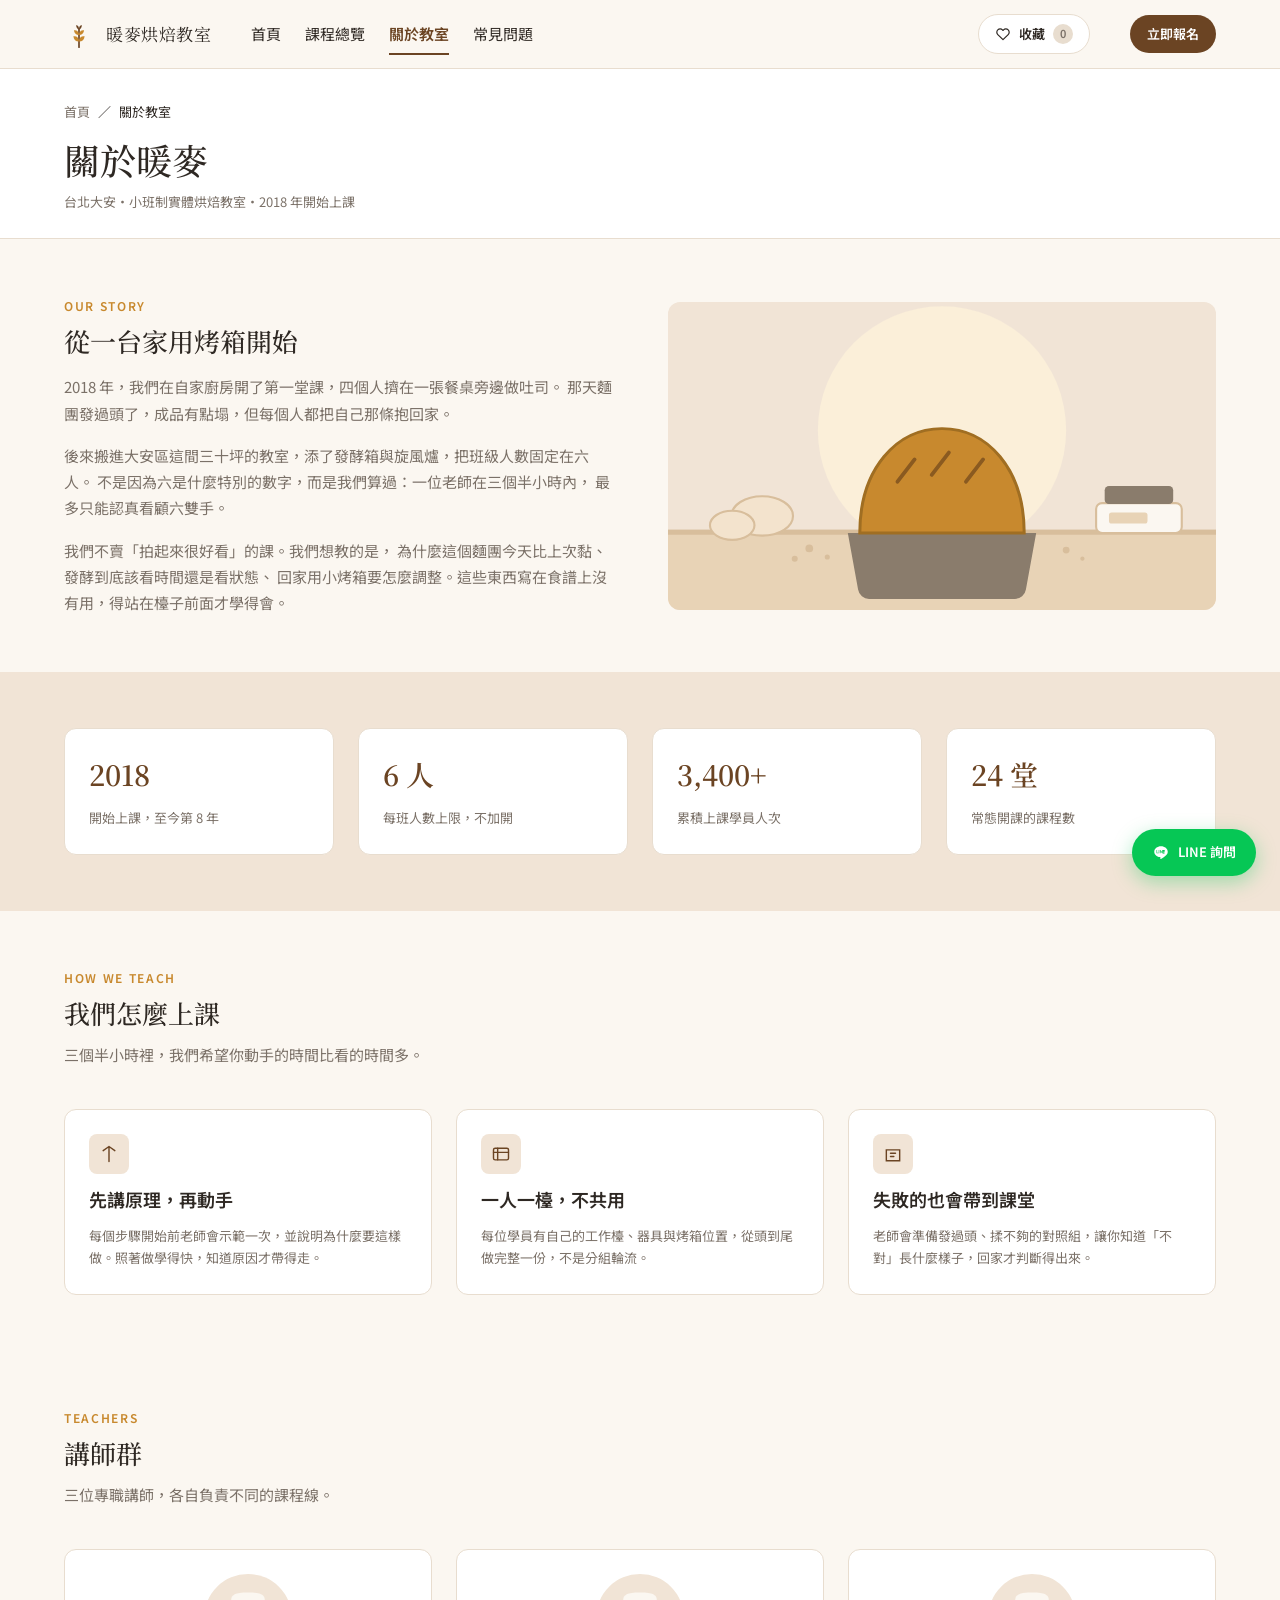
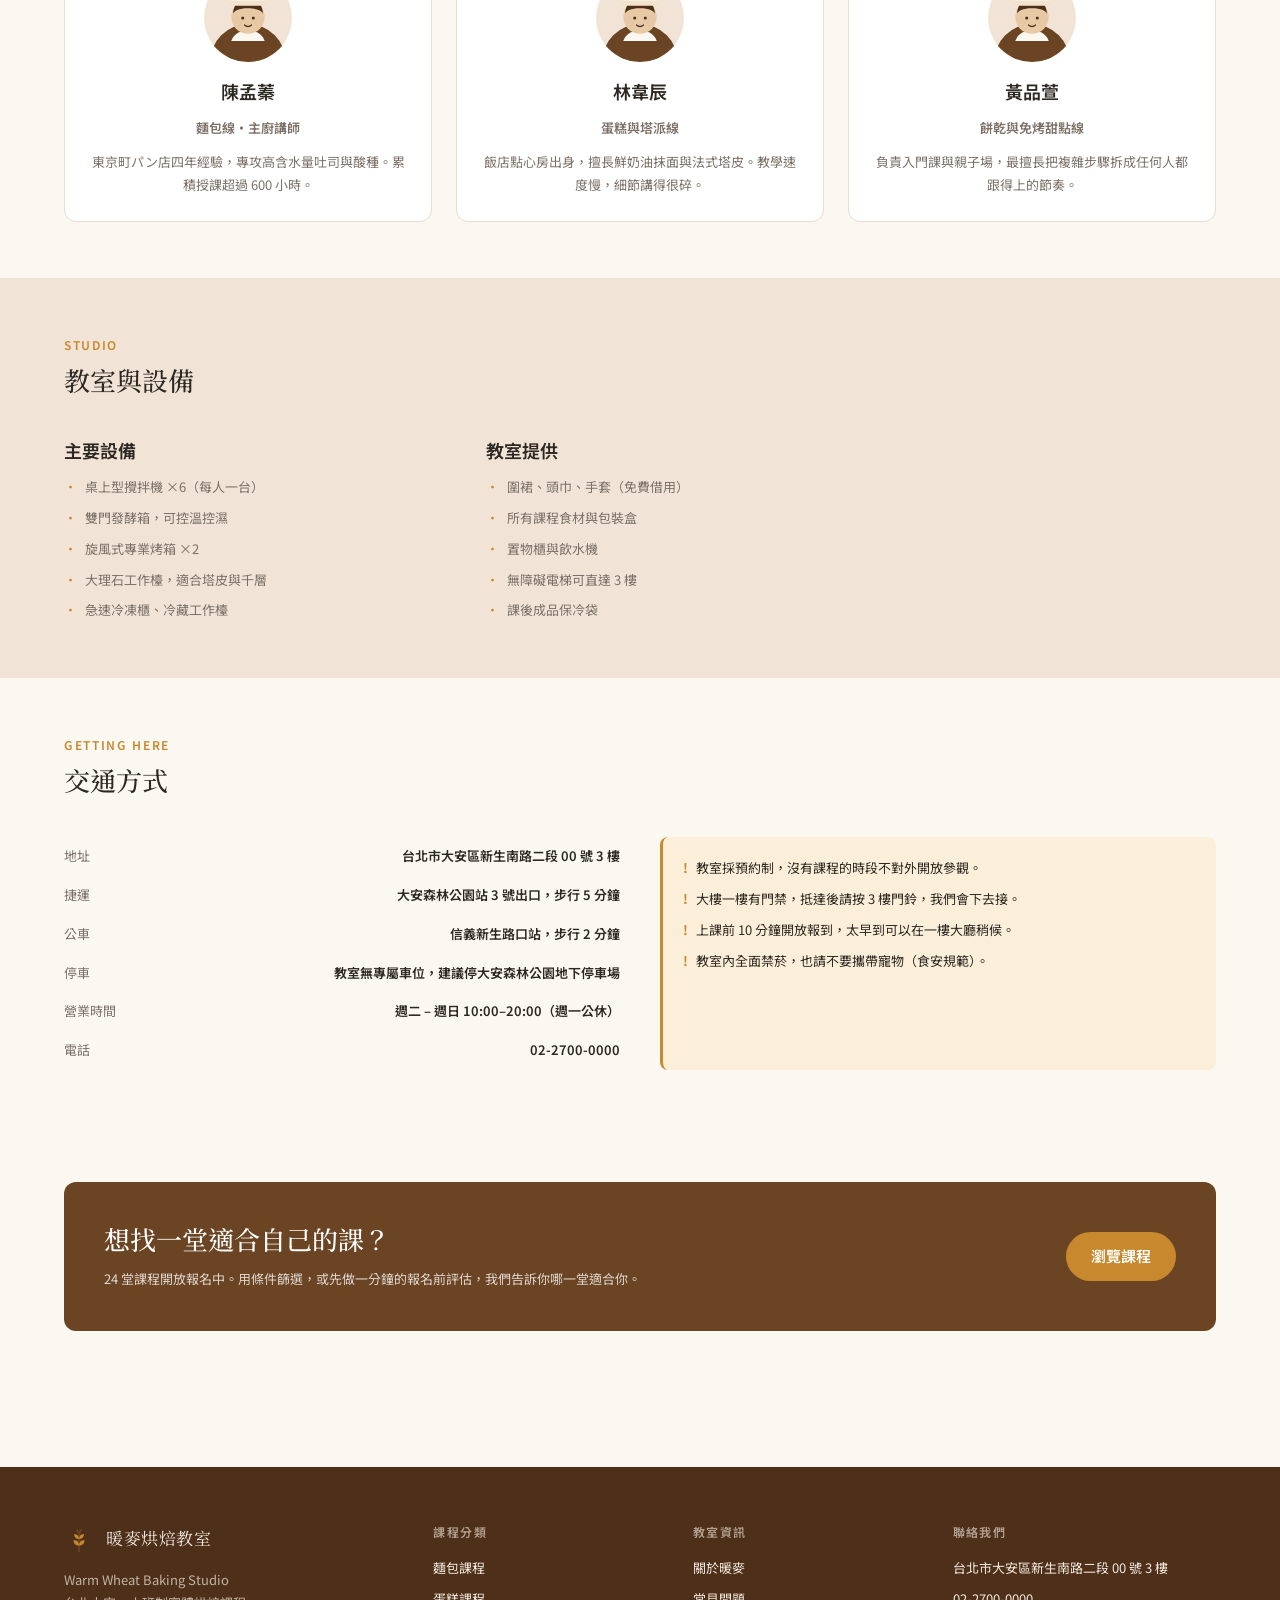
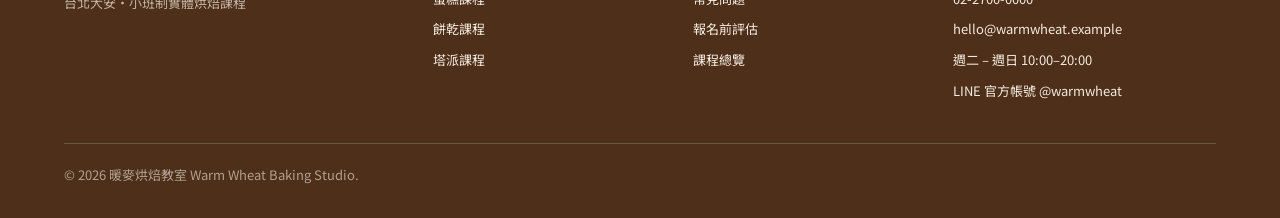
==== commit 2177342f: "feat: LINE contact channel, structured data, market-gap framing Researched five real Taiwanese bakin" ====
--- a/about.html
+++ b/about.html
@@ -273,6 +273,7 @@
           <li><a href="tel:+886227000000">02-2700-0000</a></li>
           <li><a href="mailto:hello@warmwheat.example">hello@warmwheat.example</a></li>
           <li>週二 – 週日 10:00–20:00</li>
+          <li><a href="https://line.me/R/ti/p/@warmwheat" target="_blank" rel="noopener">LINE 官方帳號 @warmwheat</a></li>
         </ul>
       </div>
     </div>
@@ -295,6 +296,8 @@
     </div>
   </div>
 </div>
+<a class="line-fab" href="https://line.me/R/ti/p/@warmwheat" target="_blank" rel="noopener" aria-label="用 LINE 詢問"><svg width="18" height="18" viewBox="0 0 24 24" fill="currentColor" aria-hidden="true"><path d="M21 10.2c0-4-4-7.3-9-7.3S3 6.2 3 10.2c0 3.6 3.2 6.6 7.4 7.2.3.06.7.2.8.45.1.23.07.6.03.83l-.13.77c-.04.23-.18.9.8.49s5.3-3.1 7.2-5.34C20.5 13.1 21 11.7 21 10.2ZM8.2 12.4H6.4a.38.38 0 0 1-.38-.38V8.4c0-.2.17-.38.38-.38.2 0 .37.17.37.38v3.25H8.2c.2 0 .37.17.37.38s-.16.37-.37.37Zm1.5-.38a.38.38 0 0 1-.38.38.38.38 0 0 1-.37-.38V8.4c0-.2.17-.38.37-.38.2 0 .38.17.38.38Zm4.34 0a.38.38 0 0 1-.26.36.4.4 0 0 1-.12.02.37.37 0 0 1-.3-.15L11.55 9.7v2.32a.38.38 0 0 1-.37.38.38.38 0 0 1-.38-.38V8.4a.38.38 0 0 1 .26-.36.4.4 0 0 1 .12-.02c.11 0 .22.05.29.15l1.87 2.53V8.4c0-.2.17-.38.37-.38.21 0 .38.17.38.38Zm2.92-2.18a.38.38 0 0 1-.38.37h-1.44v.7h1.44a.38.38 0 0 1 0 .75h-1.44v.7h1.44a.38.38 0 0 1 0 .75h-1.81a.38.38 0 0 1-.38-.38V8.4c0-.2.17-.38.38-.38h1.81c.21 0 .38.17.38.38Z"/></svg><span>LINE 詢問</span></a>
+
 <script src="scripts/main.js"></script>
 <script src="scripts/saved.js"></script>
 </body>
--- a/styles/components.css
+++ b/styles/components.css
@@ -988,3 +988,51 @@
   .team { grid-template-columns: minmax(0, 1fr); }
   .saved-btn span:not(.saved-btn__count) { display: none; }
 }
+
+/* ==========================================================================
+   LINE contact — floating action button + contact block
+   In Taiwan small businesses convert on LINE 官方帳號 rather than web forms,
+   so it gets a persistent entry point rather than a footer link.
+   ========================================================================== */
+
+.line-fab {
+  position: fixed;
+  right: var(--s-6);
+  bottom: var(--s-6);
+  z-index: 70;
+  display: inline-flex;
+  align-items: center;
+  gap: var(--s-2);
+  padding: var(--s-3) var(--s-5);
+  background: #06C755;
+  border-radius: var(--r-pill);
+  color: #fff;
+  font-size: var(--fs-small);
+  font-weight: 600;
+  box-shadow: 0 6px 20px rgba(6, 199, 85, .35);
+  transition: transform var(--t-fast), box-shadow var(--t-fast);
+}
+.line-fab:hover {
+  color: #fff;
+  transform: translateY(-2px);
+  box-shadow: 0 10px 26px rgba(6, 199, 85, .45);
+}
+.line-fab svg { flex: none; }
+
+.line-inline {
+  display: inline-flex;
+  align-items: center;
+  gap: var(--s-2);
+  padding: var(--s-3) var(--s-6);
+  background: #06C755;
+  border-radius: var(--r-pill);
+  color: #fff;
+  font-weight: 600;
+  font-size: var(--fs-body);
+}
+.line-inline:hover { background: #05B34C; color: #fff; }
+
+@media (max-width: 720px) {
+  .line-fab { right: var(--s-4); bottom: var(--s-4); padding: var(--s-3); }
+  .line-fab span { display: none; }
+}
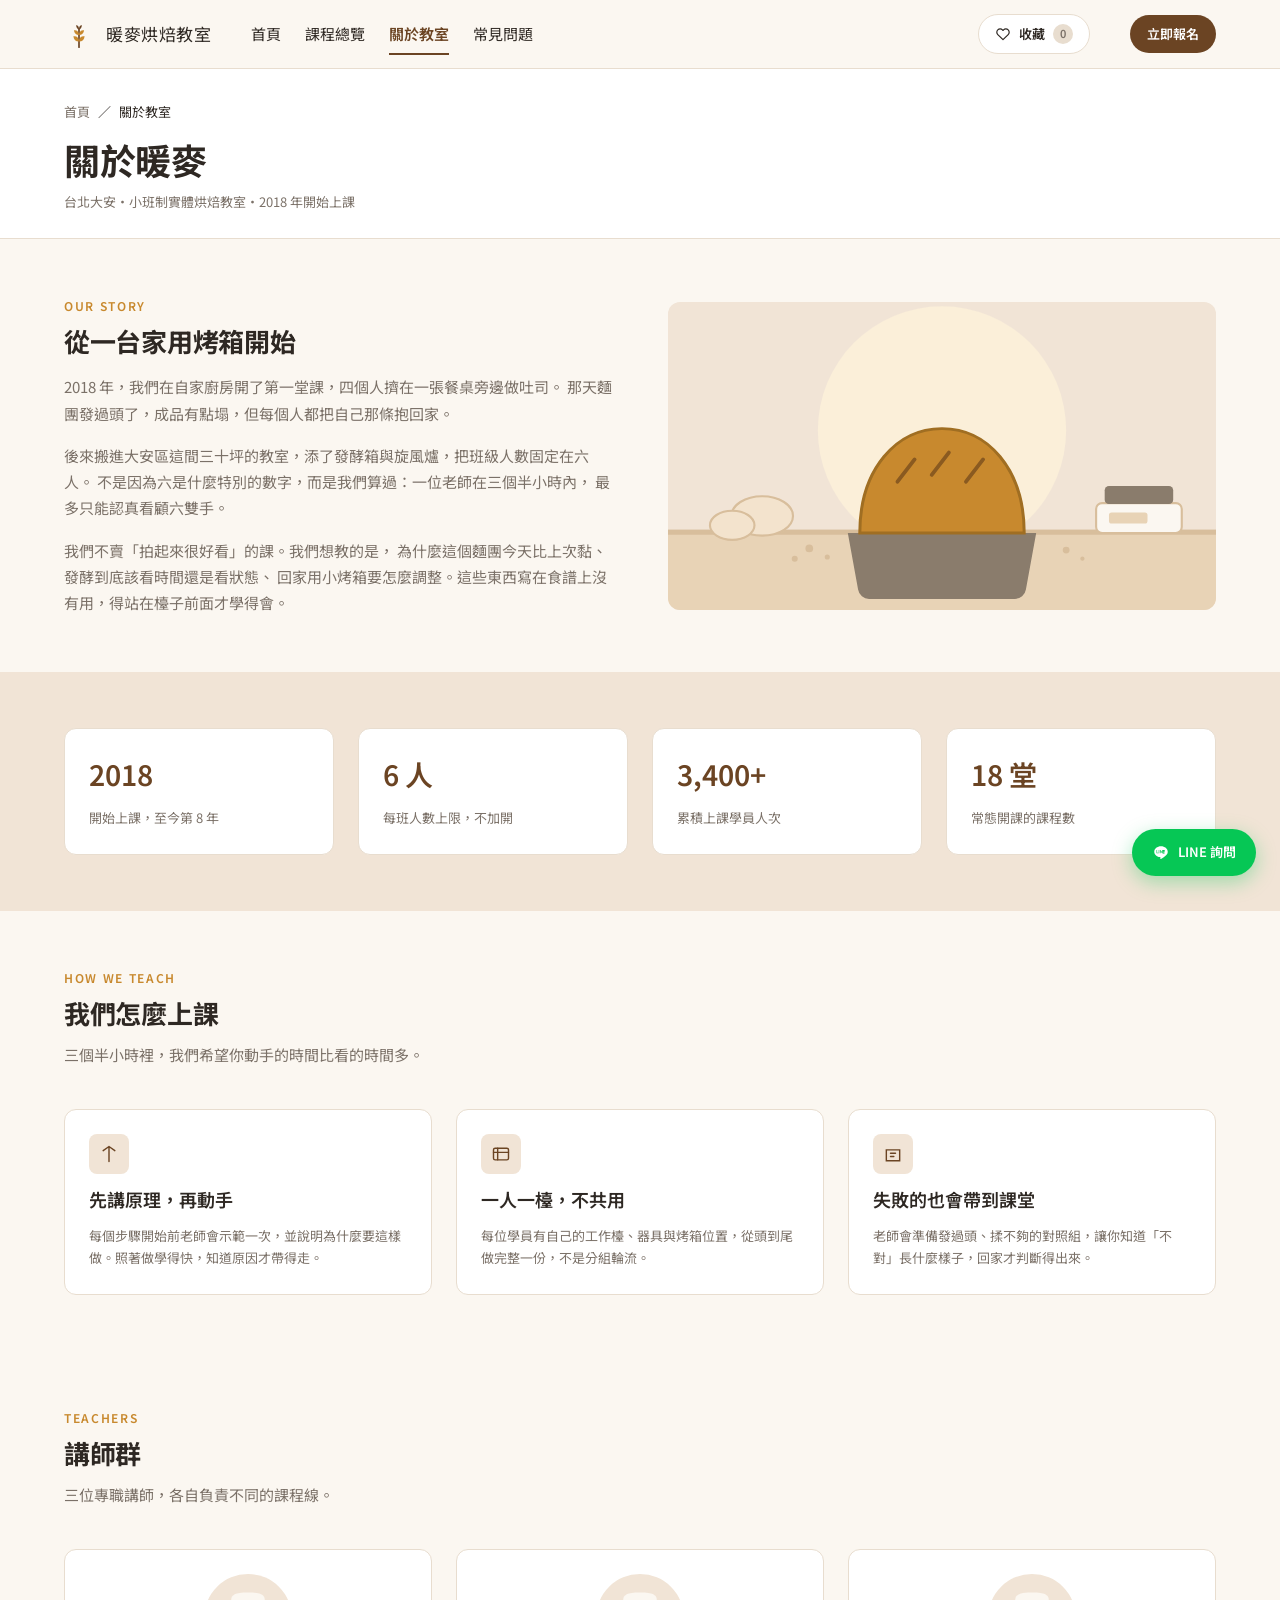
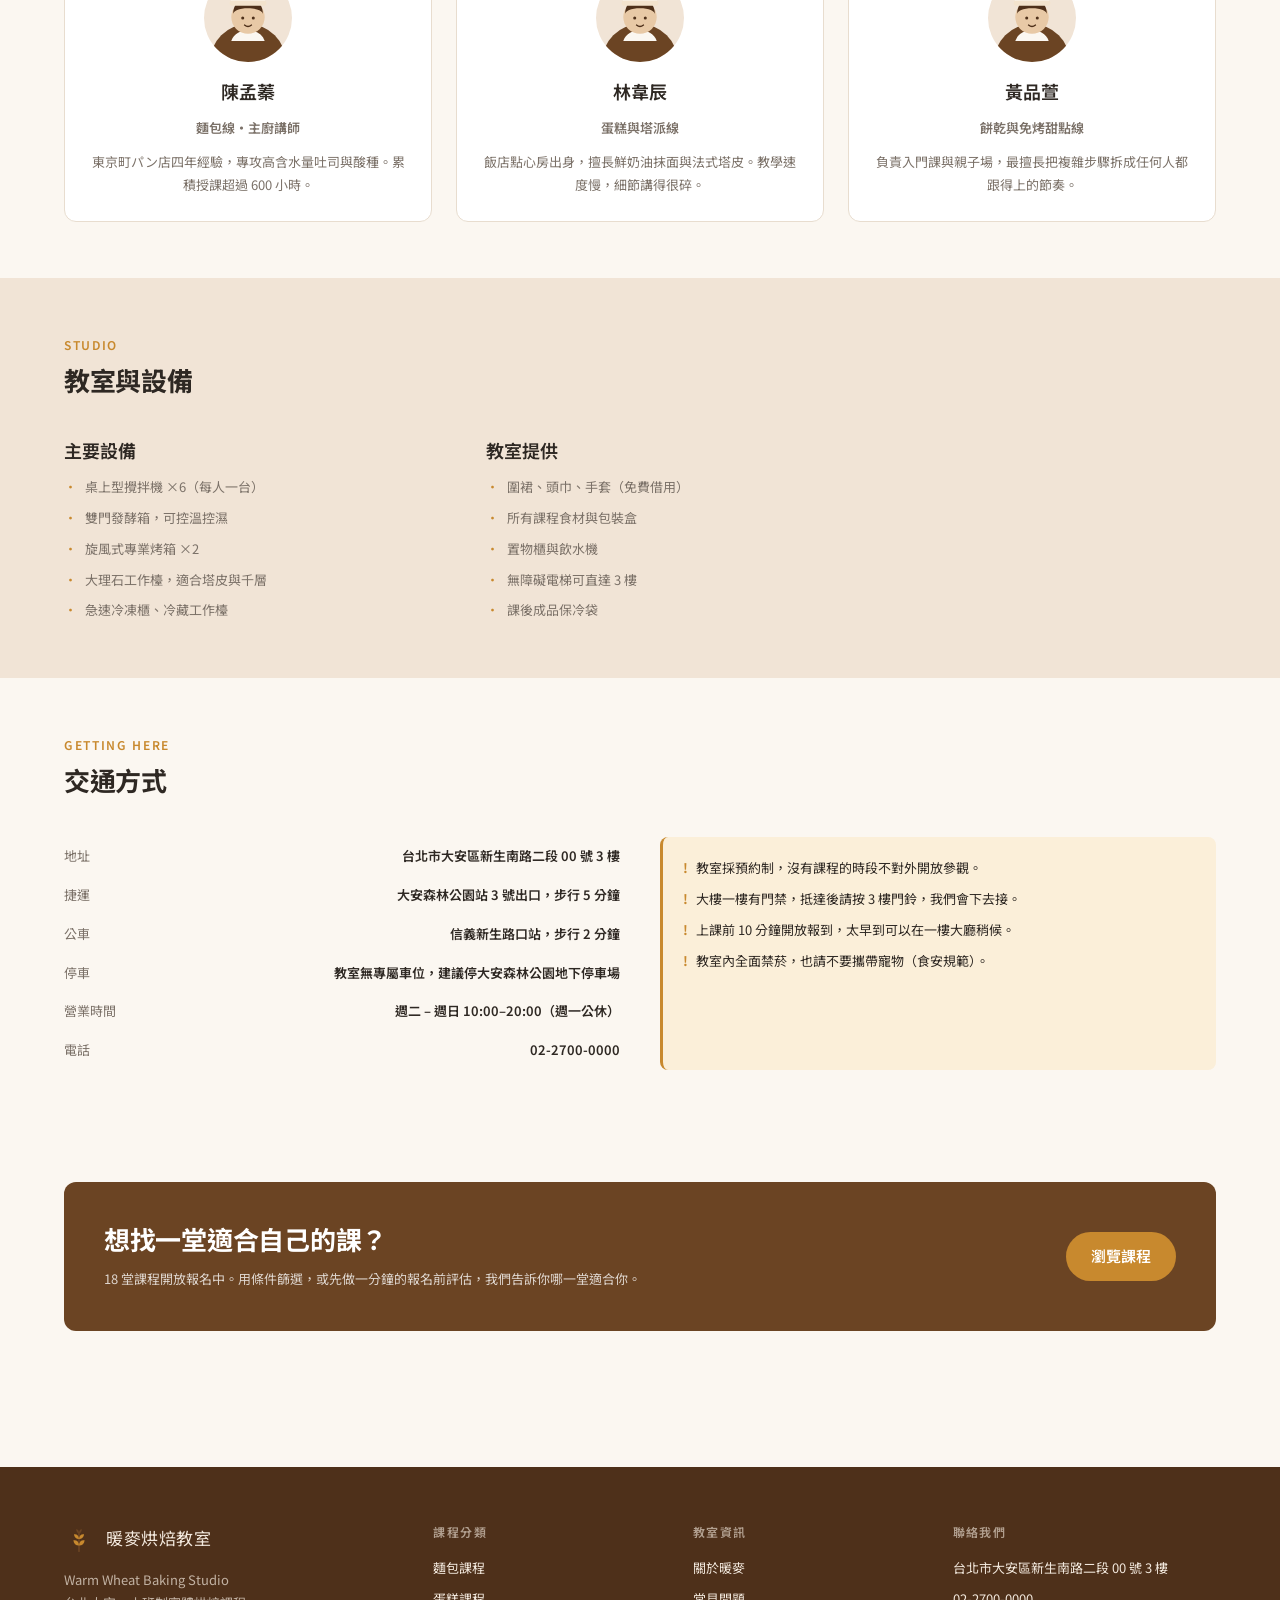
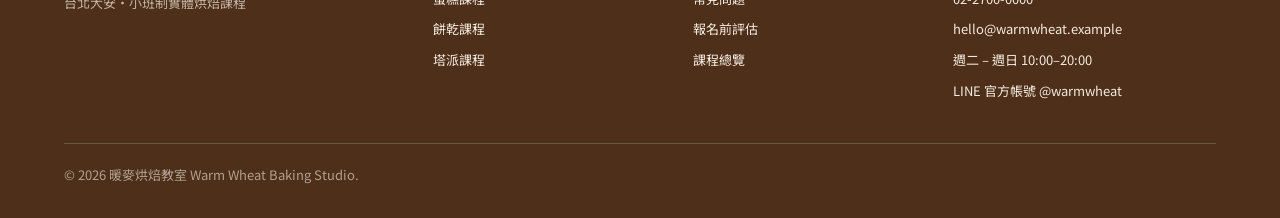
==== commit 7fa1fb8f: "Double the course catalogue, one image per course, single font Three related problems, all visible o" ====
--- a/about.html
+++ b/about.html
@@ -8,7 +8,7 @@
 <link rel="icon" href="assets/brand/logo.svg" type="image/svg+xml">
 <link rel="preconnect" href="https://fonts.googleapis.com">
 <link rel="preconnect" href="https://fonts.gstatic.com" crossorigin>
-<link href="https://fonts.googleapis.com/css2?family=Noto+Sans+TC:wght@400;600&family=Noto+Serif+TC:wght@500&display=swap" rel="stylesheet">
+<link href="https://fonts.googleapis.com/css2?family=Noto+Sans+TC:wght@400;500;600;700&display=swap" rel="stylesheet">
 <link rel="stylesheet" href="styles/tokens.css">
 <link rel="stylesheet" href="styles/base.css">
 <link rel="stylesheet" href="styles/layout.css">
@@ -84,19 +84,19 @@
   <div class="container">
     <div class="grid grid--4">
       <div class="feature">
-        <h3 style="font-family:var(--font-serif); font-size:1.75rem; color:var(--c-crust)">2018</h3>
+        <h3 style="font-family:var(--font-display); font-size:1.75rem; color:var(--c-crust)">2018</h3>
         <p>開始上課，至今第 8 年</p>
       </div>
       <div class="feature">
-        <h3 style="font-family:var(--font-serif); font-size:1.75rem; color:var(--c-crust)">6 人</h3>
+        <h3 style="font-family:var(--font-display); font-size:1.75rem; color:var(--c-crust)">6 人</h3>
         <p>每班人數上限，不加開</p>
       </div>
       <div class="feature">
-        <h3 style="font-family:var(--font-serif); font-size:1.75rem; color:var(--c-crust)">3,400+</h3>
+        <h3 style="font-family:var(--font-display); font-size:1.75rem; color:var(--c-crust)">3,400+</h3>
         <p>累積上課學員人次</p>
       </div>
       <div class="feature">
-        <h3 style="font-family:var(--font-serif); font-size:1.75rem; color:var(--c-crust)">24 堂</h3>
+        <h3 style="font-family:var(--font-display); font-size:1.75rem; color:var(--c-crust)">18 堂</h3>
         <p>常態開課的課程數</p>
       </div>
     </div>
@@ -230,7 +230,7 @@
     <div class="cta-band">
       <div>
         <h2>想找一堂適合自己的課？</h2>
-        <p>24 堂課程開放報名中。用條件篩選，或先做一分鐘的報名前評估，我們告訴你哪一堂適合你。</p>
+        <p>18 堂課程開放報名中。用條件篩選，或先做一分鐘的報名前評估，我們告訴你哪一堂適合你。</p>
       </div>
       <a class="btn btn--honey" href="courses.html">瀏覽課程</a>
     </div>
--- a/styles/tokens.css
+++ b/styles/tokens.css
@@ -22,7 +22,10 @@
   --c-focus:       #C8892E;
 
   /* ---- Typography ---- */
-  --font-serif: "Noto Serif TC", "Songti TC", "PMingLiU", Georgia, serif;
+  /* One family across the whole site. --font-display exists so headings can be
+     swapped independently later without touching every rule that uses them. */
+  --font-display: "Noto Sans TC", "PingFang TC", "Microsoft JhengHei",
+                  -apple-system, BlinkMacSystemFont, "Segoe UI", sans-serif;
   --font-sans:  "Noto Sans TC", "PingFang TC", "Microsoft JhengHei",
                 -apple-system, BlinkMacSystemFont, "Segoe UI", sans-serif;
 
--- a/styles/base.css
+++ b/styles/base.css
@@ -25,10 +25,15 @@
 h1, h2, h3, h4, p, figure, blockquote, ul, ol, dl, dd { margin: 0; }
 ul, ol { padding: 0; list-style: none; }
 
+/* 700 rather than the 500 the serif used: at the same optical size a sans face
+   reads lighter, and h3 is already 600 — without the jump the hierarchy between
+   h2 and h3 collapses. The slight negative tracking stops large sans CJK from
+   looking loose. */
 h1, h2 {
-  font-family: var(--font-serif);
-  font-weight: 500;
+  font-family: var(--font-display);
+  font-weight: 700;
   line-height: var(--lh-heading);
+  letter-spacing: -0.01em;
 }
 h1 { font-size: var(--fs-h1); }
 h2 { font-size: var(--fs-h2); }
--- a/styles/components.css
+++ b/styles/components.css
@@ -81,7 +81,7 @@
 .logo { display: flex; align-items: center; gap: var(--s-3); }
 .logo img { width: 30px; height: 30px; }
 .logo__name {
-  font-family: var(--font-serif);
+  font-family: var(--font-display);
   font-size: 1.0625rem;
   letter-spacing: 0.03em;
 }
@@ -746,6 +746,80 @@
 .cta-band p { margin-top: var(--s-3); color: rgba(255,255,255,.78); font-size: var(--fs-small); max-width: 42em; }
 .cta-band .btn--honey { flex: none; }
 
+/* ---- Stars ----
+   A row of grey stars with a gold copy clipped over the top, so a 4.8 average
+   renders as 4.8 instead of being rounded up to five filled stars. The trailing
+   letter-spacing is cancelled with a negative margin — without it the fill
+   percentage is measured against a box 2px wider than the glyphs. */
+.stars {
+  position: relative;
+  display: inline-block;
+  letter-spacing: 2px;
+  margin-right: -2px;
+  color: var(--c-line);
+  white-space: nowrap;
+}
+.stars__fill {
+  position: absolute;
+  inset-block: 0;
+  inset-inline-start: 0;
+  overflow: hidden;
+  white-space: nowrap;
+  color: var(--c-honey);
+}
+
+/* ---- Rating summary ---- */
+.rating-summary {
+  display: grid;
+  grid-template-columns: auto 1fr;
+  gap: var(--s-10);
+  align-items: center;
+  padding: var(--s-8);
+  background: var(--c-surface);
+  border: 1px solid var(--c-line);
+  border-radius: var(--r-card);
+}
+.rating-summary__score { text-align: center; }
+.rating-summary__num {
+  display: block;
+  font-family: var(--font-display);
+  font-size: var(--fs-display);
+  line-height: 1;
+  color: var(--c-crust);
+}
+.rating-summary__score .stars { margin-top: var(--s-2); font-size: 1.05rem; }
+.rating-summary__count {
+  margin-top: var(--s-2);
+  font-size: var(--fs-small);
+  color: var(--c-ink-muted);
+}
+.rating-bars { display: grid; gap: var(--s-2); }
+.rating-bar {
+  display: grid;
+  grid-template-columns: 3.6em 1fr 3.2em;
+  gap: var(--s-3);
+  align-items: center;
+  font-size: var(--fs-small);
+  color: var(--c-ink-muted);
+}
+.rating-bar__track {
+  height: 8px;
+  background: var(--c-crust-soft);
+  border-radius: var(--r-pill);
+  overflow: hidden;
+}
+.rating-bar__fill {
+  display: block;
+  height: 100%;
+  background: var(--c-honey);
+  border-radius: var(--r-pill);
+}
+.rating-bar__n { text-align: right; font-variant-numeric: tabular-nums; }
+
+@media (max-width: 720px) {
+  .rating-summary { grid-template-columns: 1fr; gap: var(--s-6); }
+}
+
 /* ---- Review ---- */
 .review {
   padding: var(--s-6);
@@ -753,10 +827,46 @@
   border: 1px solid var(--c-line);
   border-radius: var(--r-card);
 }
+.review__head {
+  display: flex;
+  align-items: baseline;
+  justify-content: space-between;
+  gap: var(--s-3);
+}
+.review__date { font-size: var(--fs-small); color: var(--c-ink-muted); font-variant-numeric: tabular-nums; }
 .review__stars { color: var(--c-honey); letter-spacing: 2px; }
 .review p { margin-top: var(--s-3); font-size: var(--fs-small); }
 .review footer { margin-top: var(--s-4); color: var(--c-ink-muted); font-size: var(--fs-small); }
 .review cite { display: block; font-style: normal; font-weight: 600; color: var(--c-ink); }
+.booking__rating {
+  display: flex;
+  align-items: center;
+  gap: var(--s-2);
+  margin-top: var(--s-4);
+  font-size: var(--fs-small);
+  color: var(--c-ink-muted);
+  text-decoration: none;
+}
+.booking__rating:hover { color: var(--c-crust); }
+.booking__rating strong { color: var(--c-ink); }
+
+/* Sits inside the course article column, so it wraps to one column rather than
+   forcing a fixed two-up that would squash against the sticky booking card. */
+.review-list {
+  display: grid;
+  grid-template-columns: repeat(auto-fit, minmax(280px, 1fr));
+  gap: var(--s-4);
+  margin-top: var(--s-6);
+}
+/* Only carried by reviews the studio can match back to a completed booking. */
+.review__verified {
+  display: inline-flex;
+  align-items: center;
+  gap: 4px;
+  margin-top: var(--s-3);
+  font-size: var(--fs-small);
+  color: var(--c-ok);
+}
 
 /* ----------------------------------------------------------------- Footer */
 .footer {
@@ -936,6 +1046,128 @@
 .drawer__empty { padding: var(--s-20) 0; text-align: center; color: var(--c-ink-muted); }
 .drawer__empty[hidden] { display: none; }
 
+/* --------------------------------------------------------------- Modal ----
+   Same scrim + panel structure as the drawer, centred instead of edge-anchored.
+   Built for the waitlist; nothing about it is waitlist-specific. */
+.modal { position: fixed; inset: 0; z-index: 90; visibility: hidden; }
+.modal[data-open] { visibility: visible; }
+.modal__scrim {
+  position: absolute;
+  inset: 0;
+  background: rgba(46, 40, 35, .42);
+  opacity: 0;
+  transition: opacity var(--t-base);
+}
+.modal[data-open] .modal__scrim { opacity: 1; }
+.modal__panel {
+  position: absolute;
+  top: 50%; left: 50%;
+  width: min(420px, calc(100vw - 2 * var(--s-6)));
+  max-height: calc(100vh - 2 * var(--s-10));
+  overflow-y: auto;
+  background: var(--c-surface);
+  border-radius: var(--r-card);
+  box-shadow: 0 16px 48px rgba(46, 40, 35, .22);
+  transform: translate(-50%, calc(-50% + 12px));
+  opacity: 0;
+  transition: transform var(--t-base), opacity var(--t-base);
+}
+.modal[data-open] .modal__panel { transform: translate(-50%, -50%); opacity: 1; }
+.modal__head {
+  display: flex;
+  align-items: center;
+  justify-content: space-between;
+  gap: var(--s-4);
+  padding: var(--s-5) var(--s-6);
+  border-bottom: 1px solid var(--c-line);
+}
+.modal__head h2 { font-size: var(--fs-h3); font-family: var(--font-sans); }
+.modal__close {
+  display: grid;
+  place-items: center;
+  width: 34px; height: 34px;
+  border-radius: 50%;
+  font-size: 1.25rem;
+  line-height: 1;
+}
+.modal__close:hover { background: var(--c-crust-soft); }
+.modal__body { padding: var(--s-6); }
+.modal__body .field + .field { margin-top: var(--s-4); }
+
+@media (prefers-reduced-motion: reduce) {
+  .modal__panel { transition: opacity var(--t-base); transform: translate(-50%, -50%); }
+}
+
+/* ---- Waitlist ---- */
+.wl-session {
+  padding: var(--s-3) var(--s-4);
+  margin-bottom: var(--s-5);
+  background: var(--c-oat);
+  border-radius: var(--r-input);
+  font-size: var(--fs-small);
+}
+.wl-session strong { display: block; }
+.wl-session span { color: var(--c-ink-muted); }
+.wl-check {
+  display: flex;
+  align-items: flex-start;
+  gap: var(--s-3);
+  margin-top: var(--s-4);
+  font-size: var(--fs-small);
+  cursor: pointer;
+}
+.wl-check input { margin-top: 3px; accent-color: var(--c-crust); }
+.wl-terms {
+  margin-block: var(--s-4) var(--s-5);
+  color: var(--c-ink-muted);
+  font-size: var(--fs-small);
+}
+.wl-done { text-align: center; }
+.wl-done__icon {
+  display: grid;
+  place-items: center;
+  width: 44px; height: 44px;
+  margin: 0 auto var(--s-4);
+  border-radius: 50%;
+  background: var(--c-honey-soft);
+  color: var(--c-ok);
+}
+.wl-done__icon svg { width: 22px; height: 22px; }
+.wl-done h3 { font-size: var(--fs-h3); }
+.wl-done__pos { margin-top: var(--s-2); color: var(--c-crust); font-weight: 600; }
+.wl-done__note {
+  margin-block: var(--s-4) var(--s-6);
+  color: var(--c-ink-muted);
+  font-size: var(--fs-small);
+}
+
+/* The injected row under a full session. */
+.wl-action {
+  display: flex;
+  align-items: center;
+  justify-content: space-between;
+  gap: var(--s-3);
+  padding-inline: var(--s-1);
+}
+.wl-joined {
+  display: inline-flex;
+  align-items: center;
+  gap: 5px;
+  color: var(--c-ok);
+  font-size: var(--fs-small);
+  font-weight: 600;
+}
+.wl-leave {
+  color: var(--c-ink-muted);
+  font-size: var(--fs-small);
+  text-decoration: underline;
+}
+.wl-leave:hover { color: var(--c-warn); }
+
+/* A full session is no longer a dead end, so it should not be greyed out to
+   the point of being unreadable. */
+.session__item[data-full] input:disabled + .session__box { opacity: .68; }
+
 /* Toast */
 .toast {
   position: fixed;
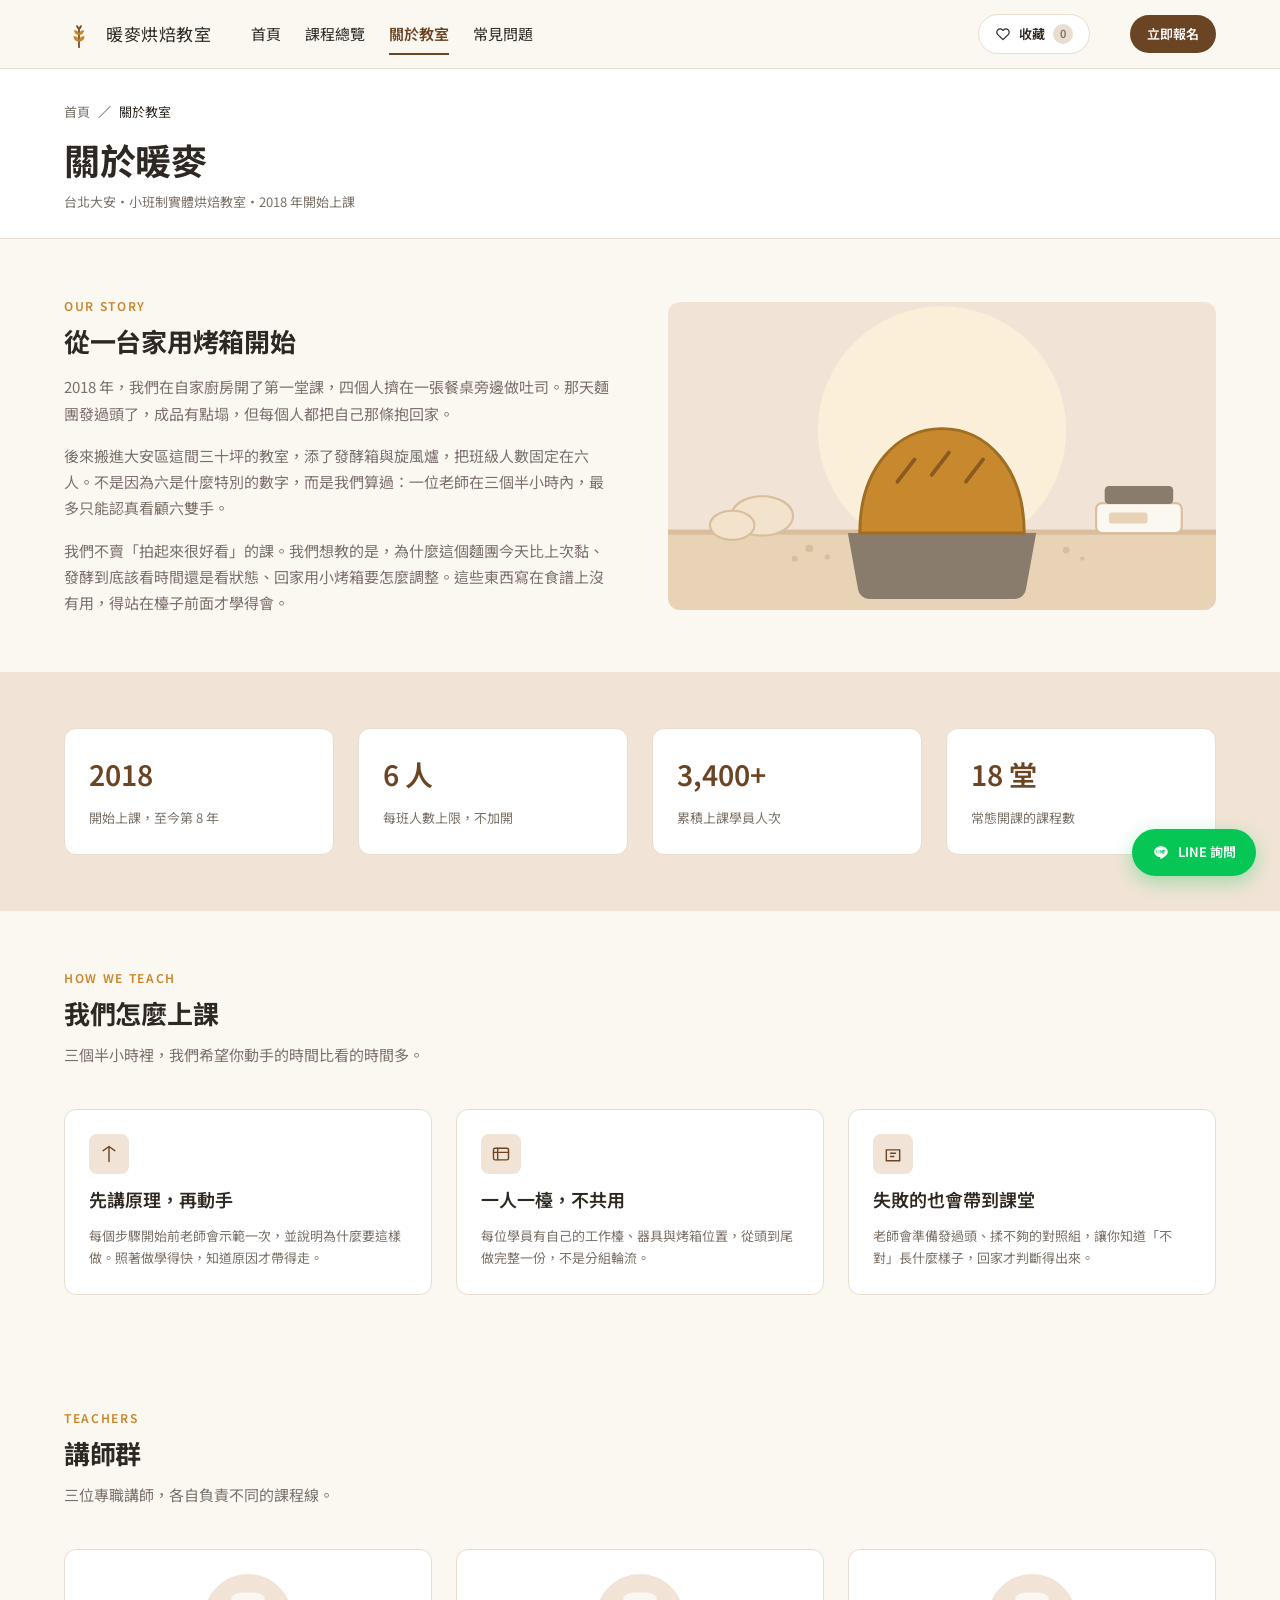
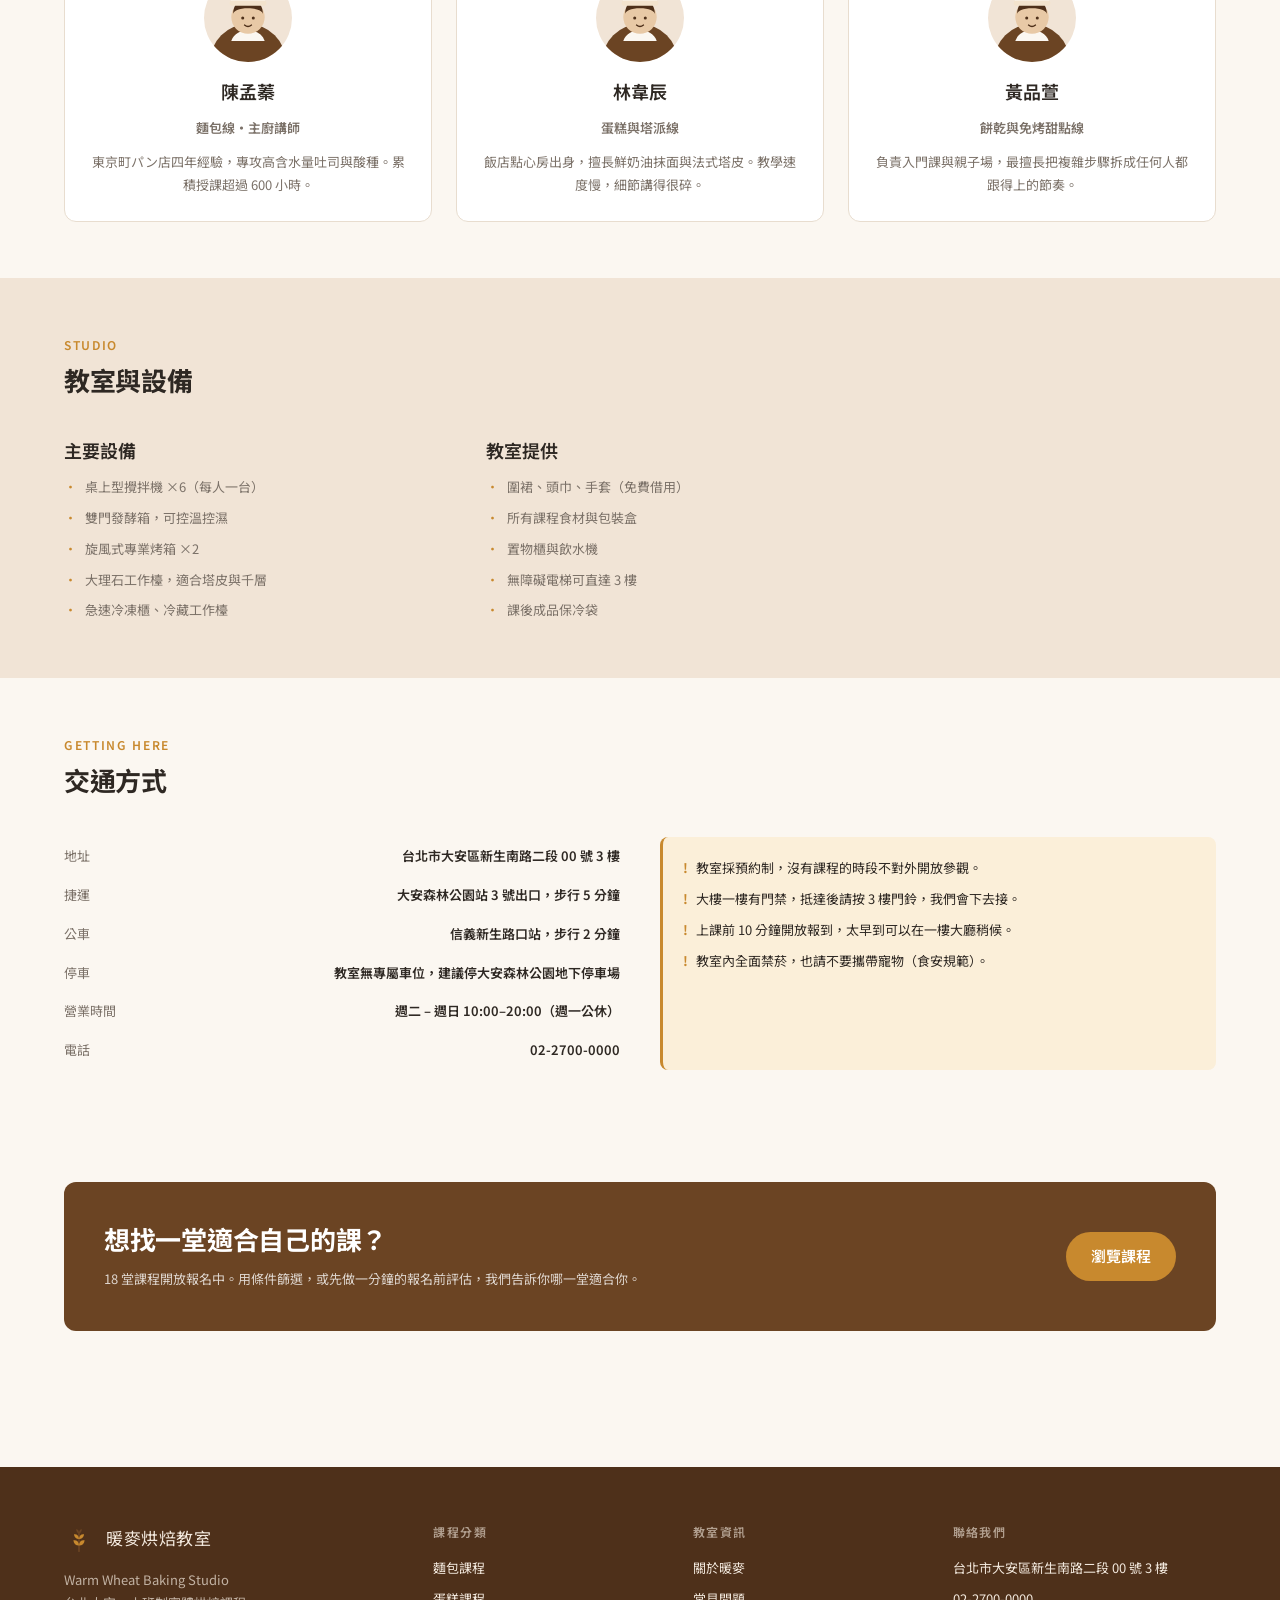
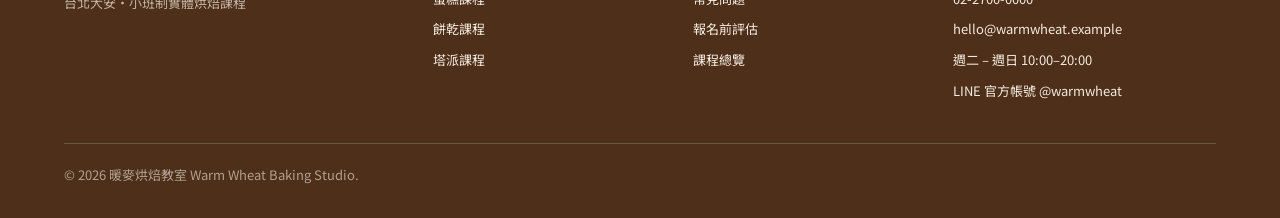
==== commit aec4bca9: "Close up sentences broken across source lines A newline inside a text run collapses to a space, and " ====
--- a/about.html
+++ b/about.html
@@ -59,18 +59,13 @@
       <span class="eyebrow">Our story</span>
       <h2>從一台家用烤箱開始</h2>
       <p style="margin-top:var(--s-4)" class="muted">
-        2018 年，我們在自家廚房開了第一堂課，四個人擠在一張餐桌旁邊做吐司。
-        那天麵團發過頭了，成品有點塌，但每個人都把自己那條抱回家。
+        2018 年，我們在自家廚房開了第一堂課，四個人擠在一張餐桌旁邊做吐司。那天麵團發過頭了，成品有點塌，但每個人都把自己那條抱回家。
       </p>
       <p style="margin-top:var(--s-4)" class="muted">
-        後來搬進大安區這間三十坪的教室，添了發酵箱與旋風爐，把班級人數固定在六人。
-        不是因為六是什麼特別的數字，而是我們算過：一位老師在三個半小時內，
-        最多只能認真看顧六雙手。
+        後來搬進大安區這間三十坪的教室，添了發酵箱與旋風爐，把班級人數固定在六人。不是因為六是什麼特別的數字，而是我們算過：一位老師在三個半小時內，最多只能認真看顧六雙手。
       </p>
       <p style="margin-top:var(--s-4)" class="muted">
-        我們不賣「拍起來很好看」的課。我們想教的是，
-        為什麼這個麵團今天比上次黏、發酵到底該看時間還是看狀態、
-        回家用小烤箱要怎麼調整。這些東西寫在食譜上沒有用，得站在檯子前面才學得會。
+        我們不賣「拍起來很好看」的課。我們想教的是，為什麼這個麵團今天比上次黏、發酵到底該看時間還是看狀態、回家用小烤箱要怎麼調整。這些東西寫在食譜上沒有用，得站在檯子前面才學得會。
       </p>
     </div>
     <div>
--- a/styles/components.css
+++ b/styles/components.css
@@ -978,6 +978,28 @@
 /* Drawer */
 .drawer { position: fixed; inset: 0; z-index: 80; visibility: hidden; }
 .drawer[data-open] { visibility: visible; }
+
+/* `visibility` on .drawer and .modal is a gate, not an animation: it decides
+   whether the panel can be focused at all, so it has to apply on the tick the
+   attribute changes.
+
+   Under prefers-reduced-motion it didn't. base.css sets
+   `transition-duration: 0.01ms !important` on `*`, and any element that
+   declares no transition-property gets the initial value `all`. `visibility`
+   is inherited, so opening a panel started a visibility transition on every
+   descendant — each stayed `hidden`, and a hidden element cannot take focus.
+   The focus() calls in saved.js and waitlist.js silently did nothing, focus
+   stayed on the page behind the scrim, and Tab carried on walking the
+   background: modal in appearance only, for exactly the users least able to
+   tolerate it.
+
+   Nothing in an overlay should animate under reduced motion anyway, so the
+   subtree opts out. Scoped so the rest of the page keeps the standard
+   reduced-motion treatment. */
+@media (prefers-reduced-motion: reduce) {
+  .modal, .modal *,
+  .drawer, .drawer * { transition: none !important; }
+}
 .drawer__scrim {
   position: absolute;
   inset: 0;
